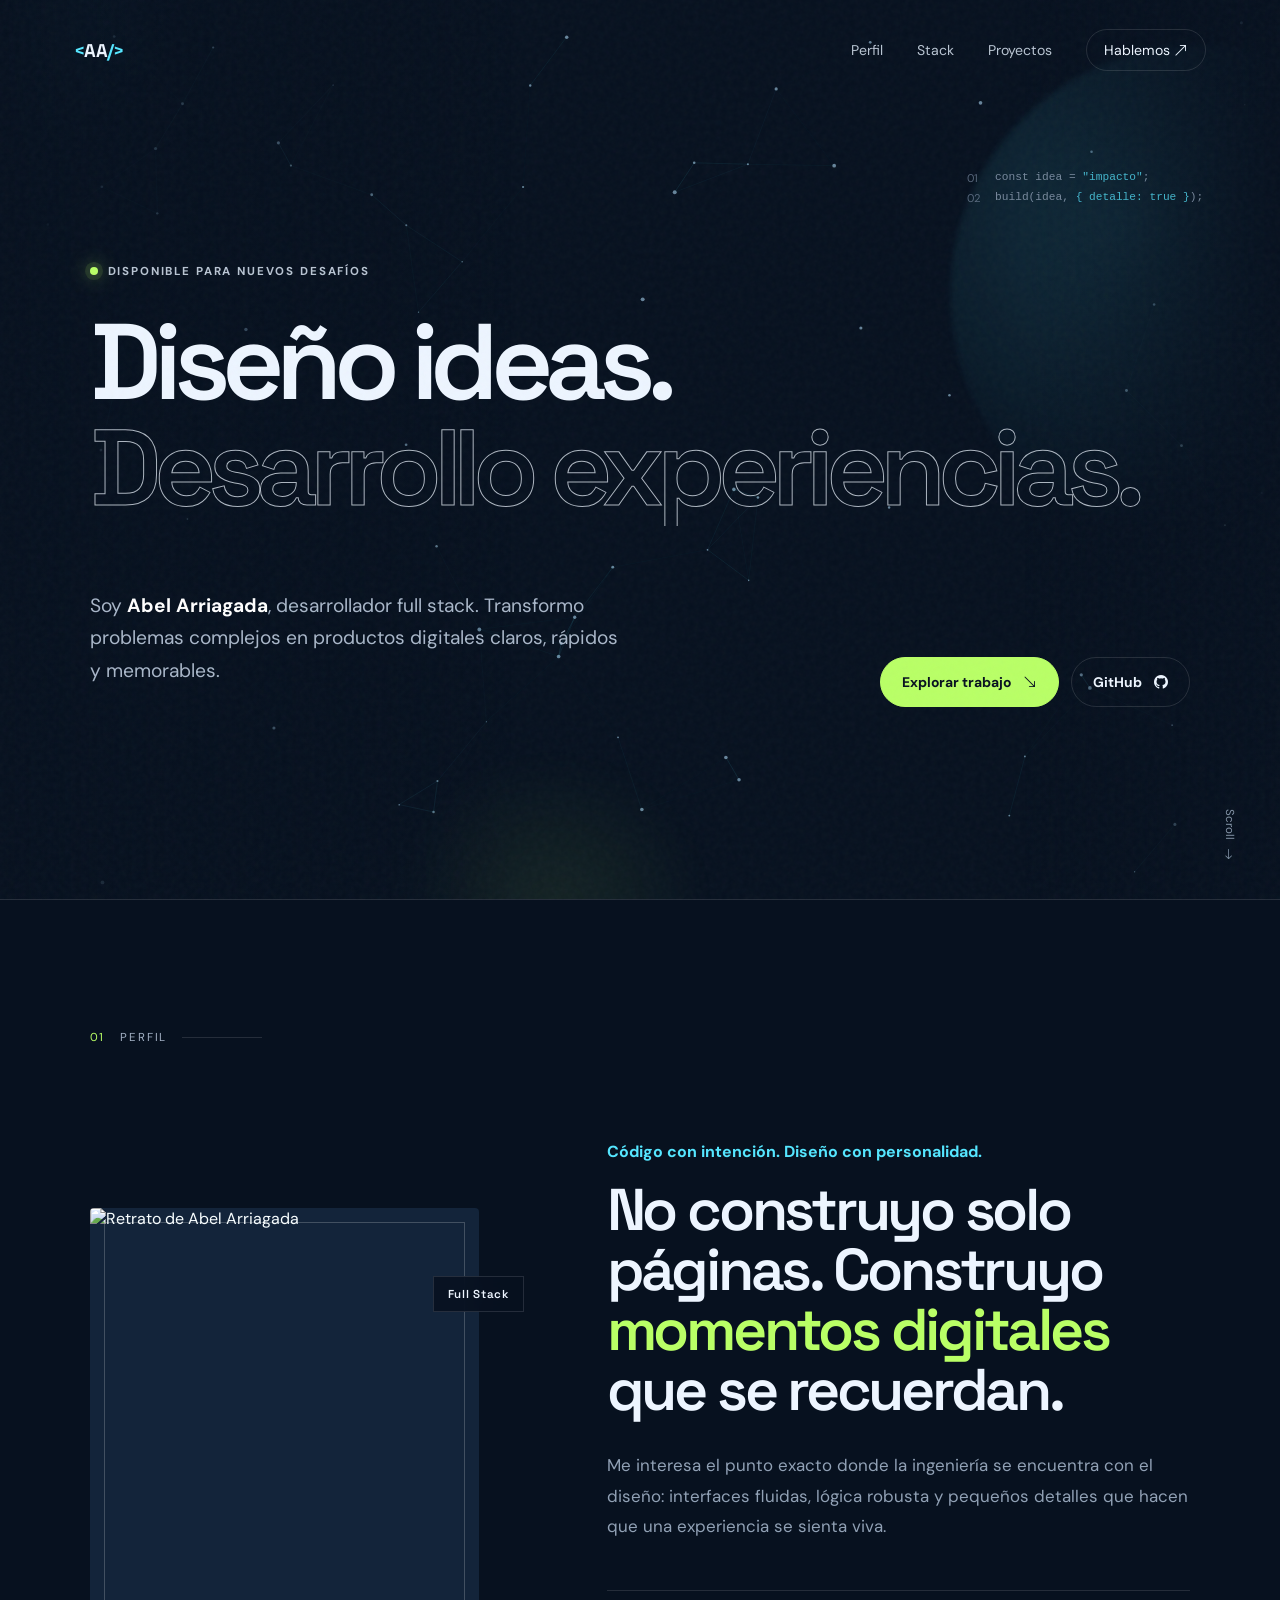
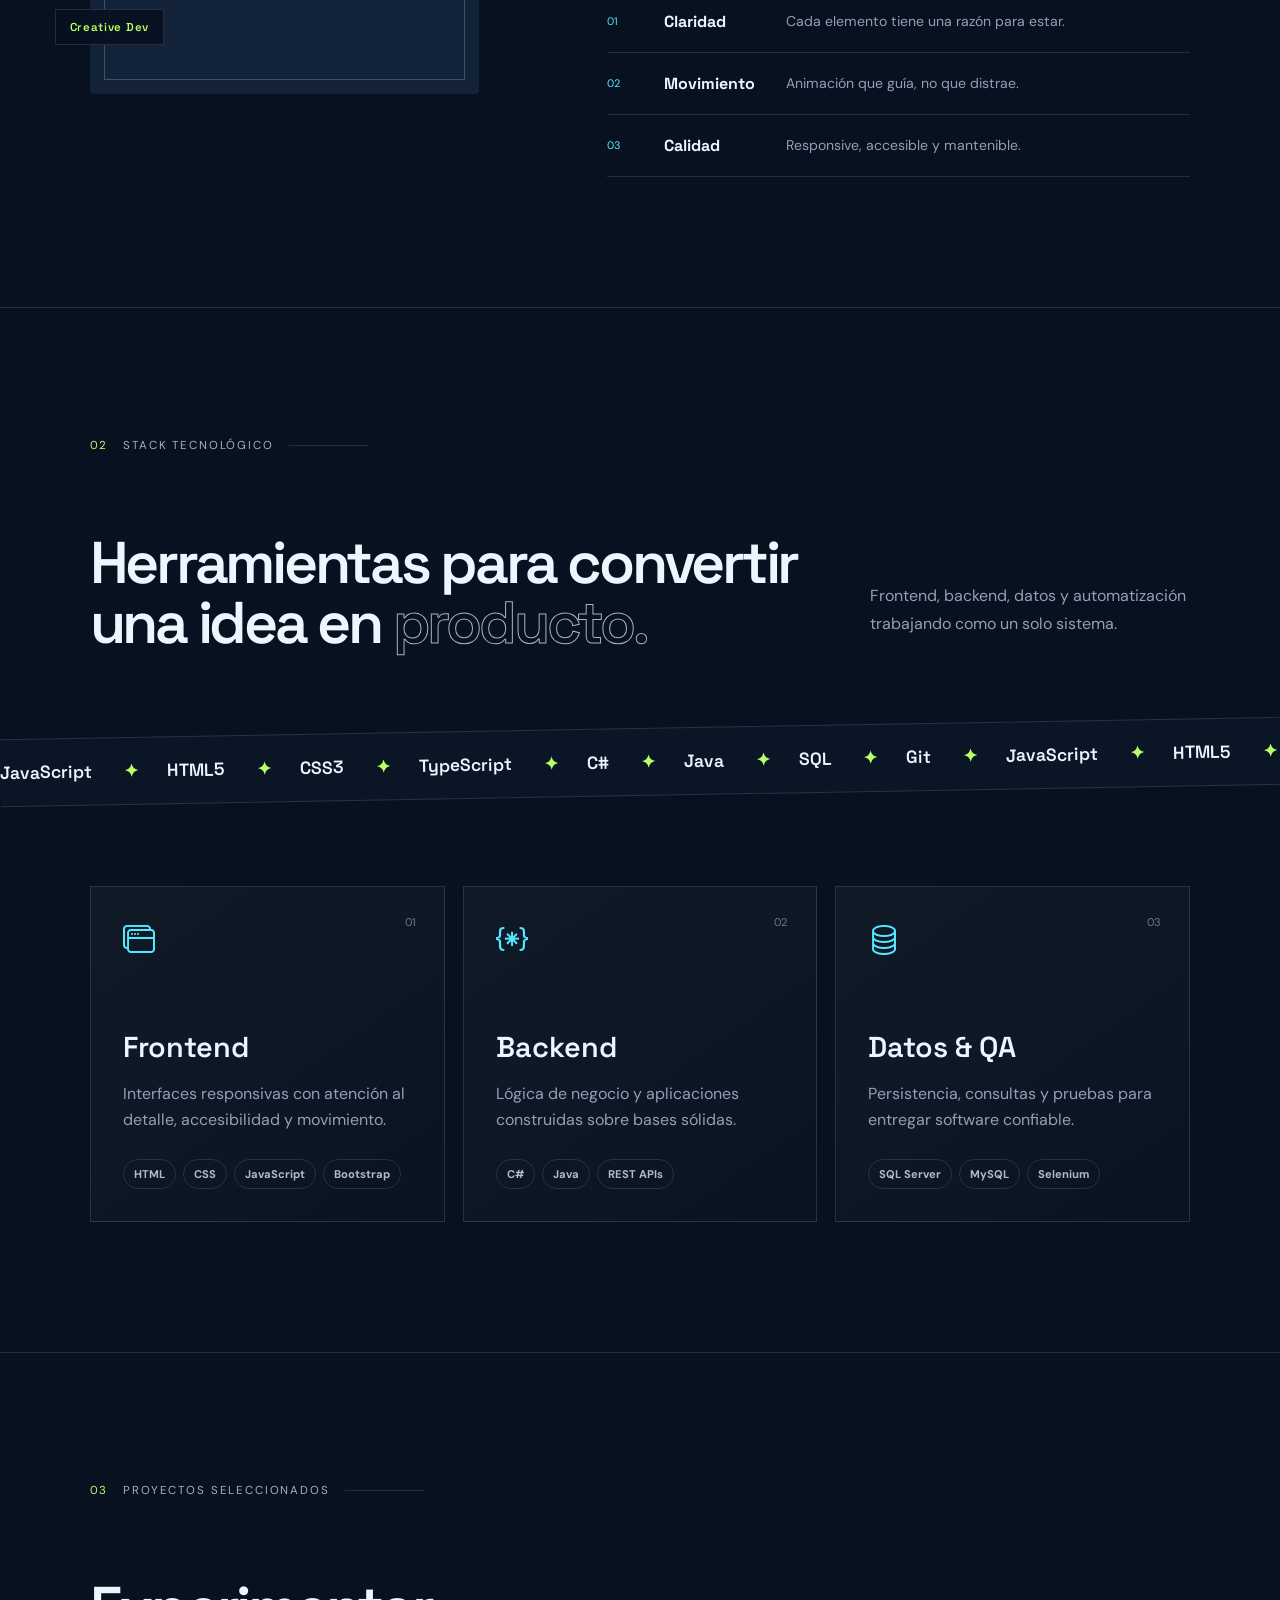
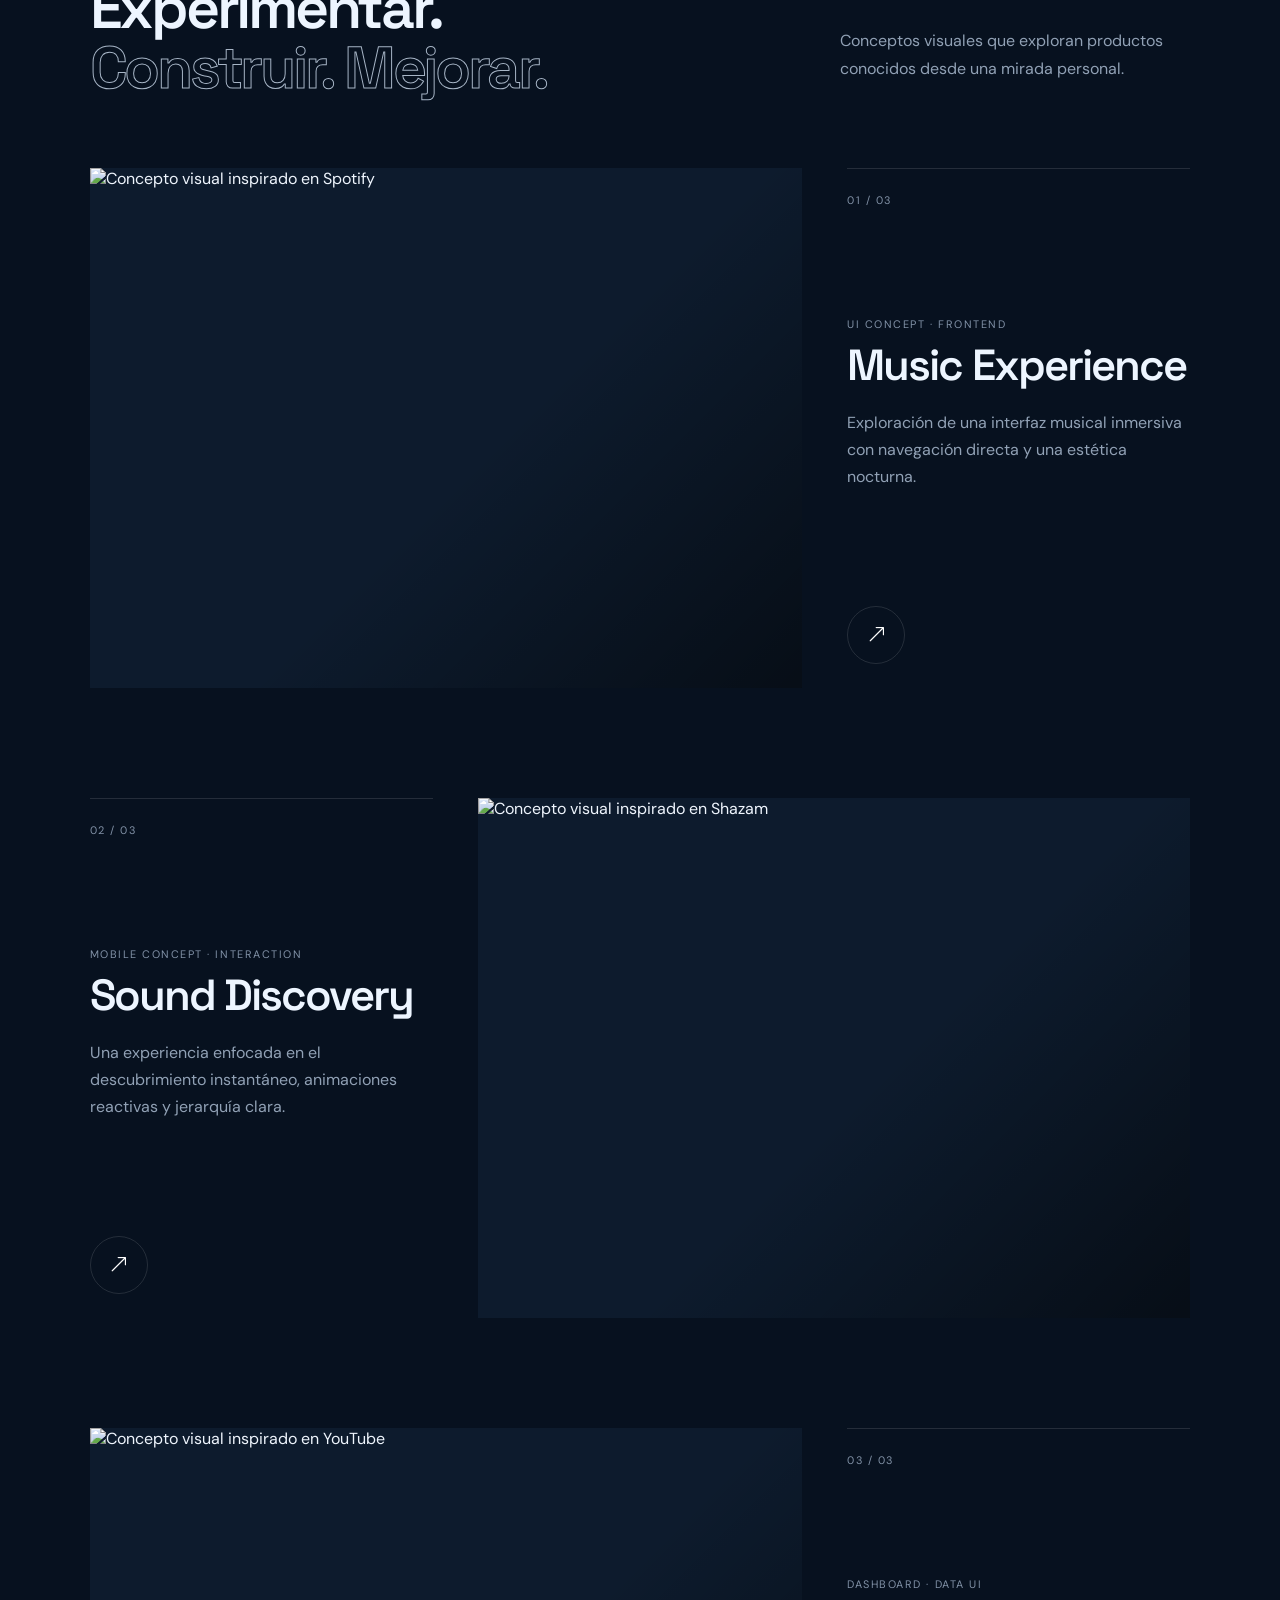
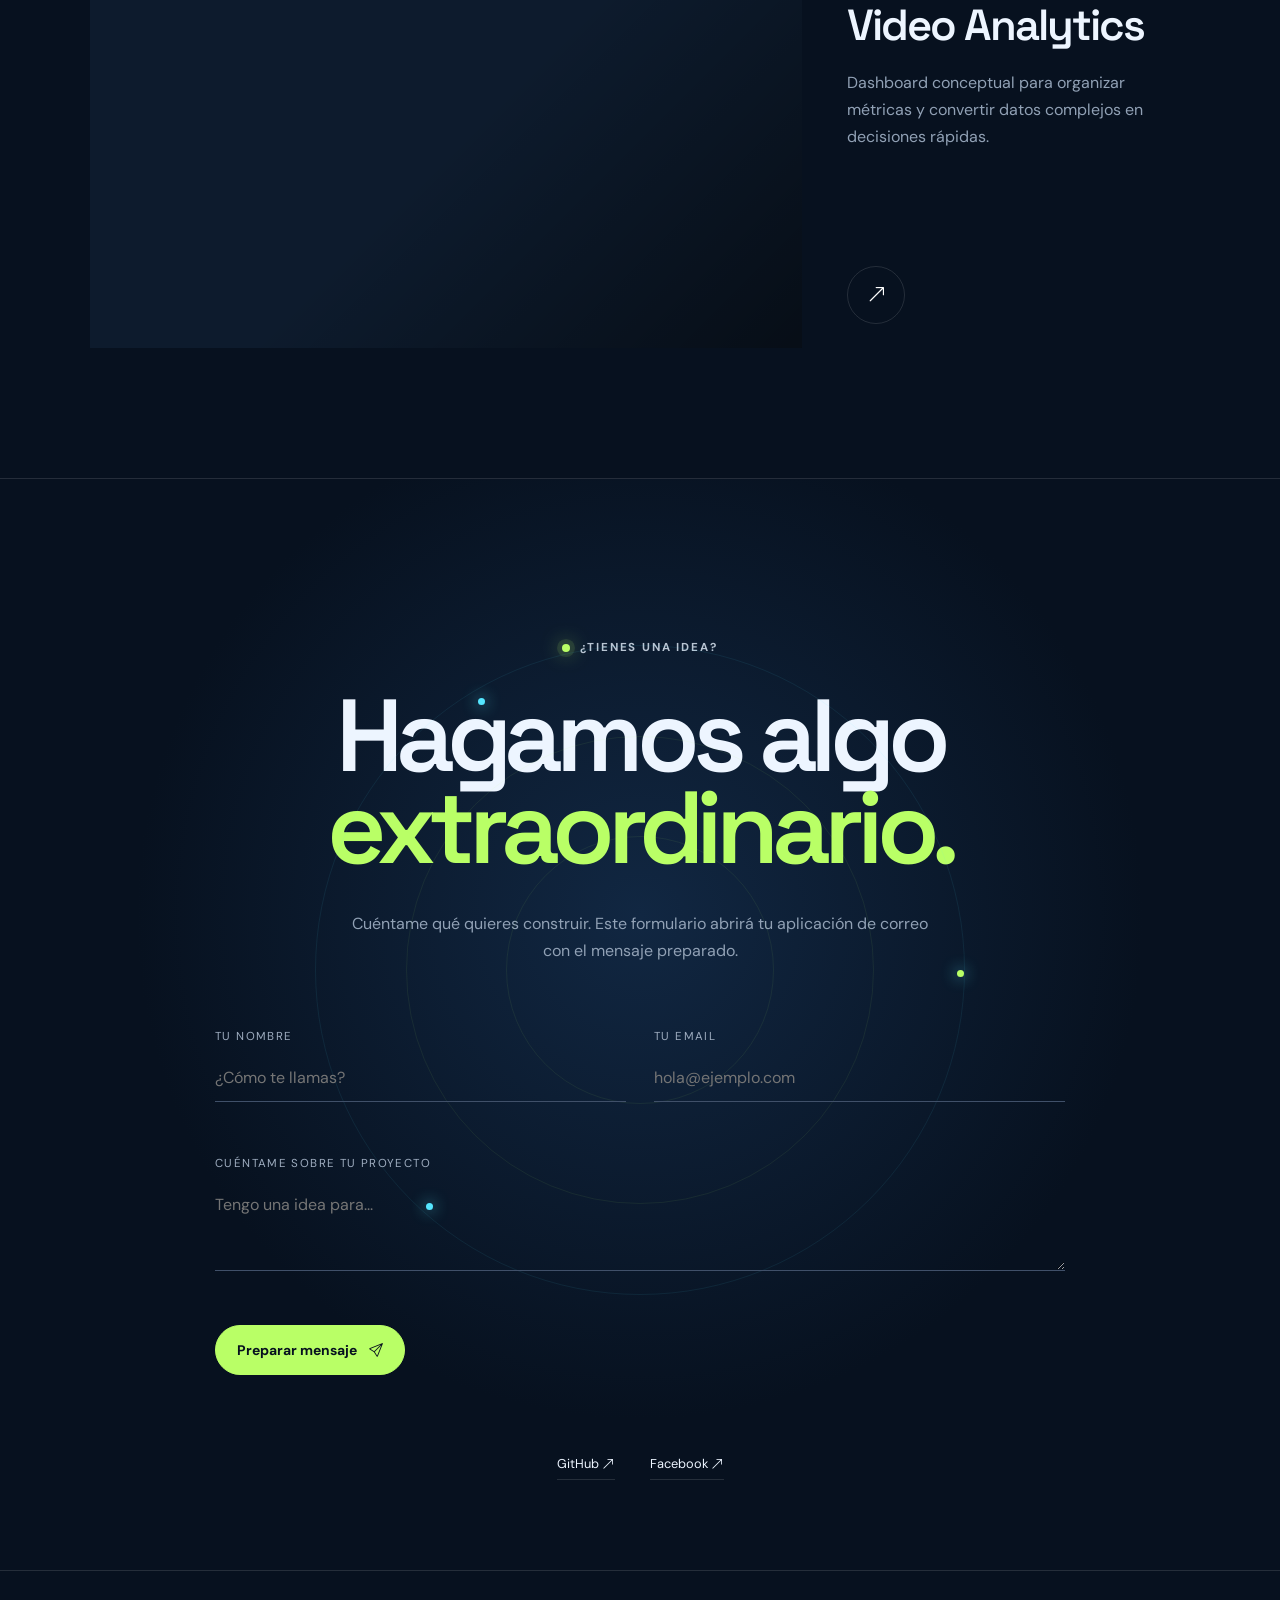
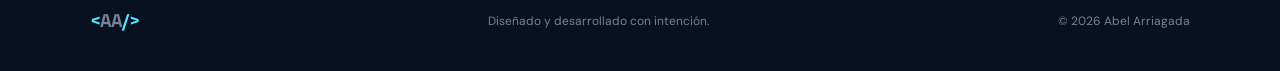
==== index.html @ 3ec4b37c "Portafolios 2.0 Nuevo diseño a mi portafolios." ====
<!doctype html>
<html lang="es">
<head>
  <meta charset="utf-8">
  <meta name="viewport" content="width=device-width, initial-scale=1">
  <meta name="theme-color" content="#07111f">
  <meta name="description" content="Portafolio de Abel Arriagada, desarrollador full stack enfocado en experiencias digitales memorables.">
  <title>Abel Arriagada | Full Stack Developer</title>
  <link rel="preconnect" href="https://fonts.googleapis.com">
  <link rel="preconnect" href="https://fonts.gstatic.com" crossorigin>
  <link href="https://fonts.googleapis.com/css2?family=DM+Sans:wght@400;500;600;700&family=Space+Grotesk:wght@500;600;700&display=swap" rel="stylesheet">
  <link rel="stylesheet" href="https://cdn.jsdelivr.net/npm/bootstrap-icons@1.11.3/font/bootstrap-icons.min.css">
  <link rel="stylesheet" href="css/indexStyle.css">
  <script src="Js/app.js" defer></script>
</head>
<body>
  <div class="noise" aria-hidden="true"></div>
  <div class="cursor-glow" aria-hidden="true"></div>
  <div class="scroll-progress" aria-hidden="true"></div>

  <nav class="site-nav" aria-label="Navegación principal">
    <a class="brand" href="#inicio" aria-label="Ir al inicio"><span>&lt;</span>AA<span>/&gt;</span></a>
    <button class="menu-toggle" type="button" aria-label="Abrir menú" aria-expanded="false"><i class="bi bi-list"></i></button>
    <div class="nav-links">
      <a href="#sobre-mi">Perfil</a>
      <a href="#habilidades">Stack</a>
      <a href="#proyectos">Proyectos</a>
      <a href="#contacto" class="nav-cta">Hablemos <i class="bi bi-arrow-up-right"></i></a>
    </div>
  </nav>

  <main>
    <section id="inicio" class="hero">
      <canvas id="particleCanvas" aria-hidden="true"></canvas>
      <div class="hero-orb orb-one" aria-hidden="true"></div>
      <div class="hero-orb orb-two" aria-hidden="true"></div>
      <div class="hero-content">
        <p class="eyebrow reveal"><span class="status-dot"></span> Disponible para nuevos desafíos</p>
        <h1 class="hero-title" aria-label="Diseño ideas, desarrollo experiencias">
          <span class="line"><span>Diseño ideas.</span></span>
          <span class="line accent-line"><span>Desarrollo experiencias.</span></span>
        </h1>
        <div class="hero-bottom reveal">
          <p>Soy <strong>Abel Arriagada</strong>, desarrollador full stack. Transformo problemas complejos en productos digitales claros, rápidos y memorables.</p>
          <div class="hero-actions">
            <a class="button button-primary magnetic" href="#proyectos">Explorar trabajo <i class="bi bi-arrow-down-right"></i></a>
            <a class="button button-ghost magnetic" href="https://github.com/ab3leitor" target="_blank" rel="noreferrer">GitHub <i class="bi bi-github"></i></a>
          </div>
        </div>
      </div>
      <div class="hero-code" aria-hidden="true">
        <span>01</span><code>const idea = <b>"impacto"</b>;</code>
        <span>02</span><code>build(idea, <b>{ detalle: true }</b>);</code>
      </div>
      <a class="scroll-hint" href="#sobre-mi"><span>Scroll</span><i class="bi bi-arrow-down"></i></a>
    </section>

    <section id="sobre-mi" class="section about">
      <div class="section-label reveal"><span>01</span> Perfil</div>
      <div class="about-grid">
        <div class="portrait-wrap reveal tilt-card">
          <div class="portrait-frame">
            <img src="Image/ChatGPT Image 4 abr 2025, 17_29_47.png" alt="Retrato de Abel Arriagada">
            <div class="portrait-scan"></div>
          </div>
          <span class="floating-tag tag-a">Full Stack</span>
          <span class="floating-tag tag-b">Creative Dev</span>
        </div>
        <div class="about-copy reveal">
          <p class="kicker">Código con intención. Diseño con personalidad.</p>
          <h2>No construyo solo páginas. Construyo <em>momentos digitales</em> que se recuerdan.</h2>
          <p>Me interesa el punto exacto donde la ingeniería se encuentra con el diseño: interfaces fluidas, lógica robusta y pequeños detalles que hacen que una experiencia se sienta viva.</p>
          <div class="principles">
            <div><span>01</span><strong>Claridad</strong><p>Cada elemento tiene una razón para estar.</p></div>
            <div><span>02</span><strong>Movimiento</strong><p>Animación que guía, no que distrae.</p></div>
            <div><span>03</span><strong>Calidad</strong><p>Responsive, accesible y mantenible.</p></div>
          </div>
        </div>
      </div>
    </section>

    <section id="habilidades" class="section skills">
      <div class="section-label reveal"><span>02</span> Stack tecnológico</div>
      <div class="skills-heading reveal">
        <h2>Herramientas para convertir una idea en <span>producto.</span></h2>
        <p>Frontend, backend, datos y automatización trabajando como un solo sistema.</p>
      </div>
      <div class="marquee" aria-label="Tecnologías principales">
        <div class="marquee-track">
          <span>JavaScript <i>✦</i></span><span>HTML5 <i>✦</i></span><span>CSS3 <i>✦</i></span><span>TypeScript <i>✦</i></span><span>C# <i>✦</i></span><span>Java <i>✦</i></span><span>SQL <i>✦</i></span><span>Git <i>✦</i></span>
          <span>JavaScript <i>✦</i></span><span>HTML5 <i>✦</i></span><span>CSS3 <i>✦</i></span><span>TypeScript <i>✦</i></span><span>C# <i>✦</i></span><span>Java <i>✦</i></span><span>SQL <i>✦</i></span><span>Git <i>✦</i></span>
        </div>
      </div>
      <div class="capability-grid">
        <article class="capability reveal tilt-card"><i class="bi bi-window-stack"></i><span>01</span><h3>Frontend</h3><p>Interfaces responsivas con atención al detalle, accesibilidad y movimiento.</p><div class="chips"><b>HTML</b><b>CSS</b><b>JavaScript</b><b>Bootstrap</b></div></article>
        <article class="capability reveal tilt-card"><i class="bi bi-braces-asterisk"></i><span>02</span><h3>Backend</h3><p>Lógica de negocio y aplicaciones construidas sobre bases sólidas.</p><div class="chips"><b>C#</b><b>Java</b><b>REST APIs</b></div></article>
        <article class="capability reveal tilt-card"><i class="bi bi-database"></i><span>03</span><h3>Datos & QA</h3><p>Persistencia, consultas y pruebas para entregar software confiable.</p><div class="chips"><b>SQL Server</b><b>MySQL</b><b>Selenium</b></div></article>
      </div>
    </section>

    <section id="proyectos" class="section projects">
      <div class="section-label reveal"><span>03</span> Proyectos seleccionados</div>
      <div class="projects-heading reveal"><h2>Experimentar.<br><span>Construir. Mejorar.</span></h2><p>Conceptos visuales que exploran productos conocidos desde una mirada personal.</p></div>
      <div class="project-list">
        <article class="project-card reveal" data-color="#2ee88b">
          <div class="project-visual"><img src="Image/spotify.png" alt="Concepto visual inspirado en Spotify" loading="lazy"><div class="project-shine"></div></div>
          <div class="project-info"><span class="project-number">01 / 03</span><div><p>UI Concept · Frontend</p><h3>Music Experience</h3><p>Exploración de una interfaz musical inmersiva con navegación directa y una estética nocturna.</p></div><button class="circle-button" type="button" aria-label="Ver detalles del proyecto"><i class="bi bi-arrow-up-right"></i></button></div>
        </article>
        <article class="project-card reveal" data-color="#ff385c">
          <div class="project-visual"><img src="Image/shazam.png" alt="Concepto visual inspirado en Shazam" loading="lazy"><div class="project-shine"></div></div>
          <div class="project-info"><span class="project-number">02 / 03</span><div><p>Mobile Concept · Interaction</p><h3>Sound Discovery</h3><p>Una experiencia enfocada en el descubrimiento instantáneo, animaciones reactivas y jerarquía clara.</p></div><button class="circle-button" type="button" aria-label="Ver detalles del proyecto"><i class="bi bi-arrow-up-right"></i></button></div>
        </article>
        <article class="project-card reveal" data-color="#ff3d3d">
          <div class="project-visual"><img src="Image/youtube.png" alt="Concepto visual inspirado en YouTube" loading="lazy"><div class="project-shine"></div></div>
          <div class="project-info"><span class="project-number">03 / 03</span><div><p>Dashboard · Data UI</p><h3>Video Analytics</h3><p>Dashboard conceptual para organizar métricas y convertir datos complejos en decisiones rápidas.</p></div><button class="circle-button" type="button" aria-label="Ver detalles del proyecto"><i class="bi bi-arrow-up-right"></i></button></div>
        </article>
      </div>
    </section>

    <section id="contacto" class="contact">
      <div class="contact-orbit" aria-hidden="true"><span></span><span></span><span></span></div>
      <p class="eyebrow reveal"><span class="status-dot"></span> ¿Tienes una idea?</p>
      <h2 class="reveal">Hagamos algo<br><em>extraordinario.</em></h2>
      <p class="contact-copy reveal">Cuéntame qué quieres construir. Este formulario abrirá tu aplicación de correo con el mensaje preparado.</p>
      <form id="contactForm" class="contact-form reveal" novalidate>
        <label><span>Tu nombre</span><input id="nombre" name="nombre" type="text" autocomplete="name" placeholder="¿Cómo te llamas?" minlength="2" required><small></small></label>
        <label><span>Tu email</span><input id="email" name="email" type="email" autocomplete="email" placeholder="hola@ejemplo.com" required><small></small></label>
        <label class="full"><span>Cuéntame sobre tu proyecto</span><textarea id="mensaje" name="mensaje" rows="3" placeholder="Tengo una idea para..." minlength="10" maxlength="600" required></textarea><small></small></label>
        <button class="button button-primary magnetic" type="submit">Preparar mensaje <i class="bi bi-send"></i></button>
      </form>
      <div class="contact-links reveal">
        <a href="https://github.com/ab3leitor" target="_blank" rel="noreferrer">GitHub <i class="bi bi-arrow-up-right"></i></a>
        <a href="https://www.facebook.com/abel.arriagadaurriola/" target="_blank" rel="noreferrer">Facebook <i class="bi bi-arrow-up-right"></i></a>
      </div>
    </section>
  </main>

  <footer><a class="brand" href="#inicio"><span>&lt;</span>AA<span>/&gt;</span></a><p>Diseñado y desarrollado con intención.</p><p>© <span id="year"></span> Abel Arriagada</p></footer>
  <div id="toast" class="toast" role="status" aria-live="polite"></div>
</body>
</html>
---- css/indexStyle.css ----
:root{--bg:#07111f;--surface:#0c1929;--ink:#edf5ff;--muted:#91a1b5;--cyan:#55e6ff;--lime:#b9ff66;--line:rgba(255,255,255,.12);--display:"Space Grotesk",sans-serif;--body:"DM Sans",sans-serif}
*{box-sizing:border-box}html{scroll-behavior:smooth;scroll-padding-top:90px}body{margin:0;background:var(--bg);color:var(--ink);font-family:var(--body);overflow-x:hidden}a{color:inherit;text-decoration:none}button,input,textarea{font:inherit}::selection{background:var(--lime);color:#07111f}.noise{position:fixed;inset:0;z-index:50;pointer-events:none;opacity:.035;background-image:url("data:image/svg+xml,%3Csvg viewBox='0 0 180 180' xmlns='http://www.w3.org/2000/svg'%3E%3Cfilter id='n'%3E%3CfeTurbulence type='fractalNoise' baseFrequency='.9' numOctaves='4' stitchTiles='stitch'/%3E%3C/filter%3E%3Crect width='100%25' height='100%25' filter='url(%23n)'/%3E%3C/svg%3E")}.cursor-glow{position:fixed;width:380px;height:380px;border-radius:50%;background:radial-gradient(circle,rgba(85,230,255,.1),transparent 65%);transform:translate(-50%,-50%);pointer-events:none;z-index:0}.scroll-progress{position:fixed;left:0;top:0;width:0;height:3px;background:linear-gradient(90deg,var(--lime),var(--cyan));z-index:100}.site-nav{position:fixed;z-index:40;top:18px;left:4%;right:4%;height:64px;padding:0 22px;display:flex;align-items:center;justify-content:space-between;border:1px solid transparent;border-radius:18px;transition:.35s}.site-nav.scrolled{background:rgba(7,17,31,.72);border-color:var(--line);backdrop-filter:blur(18px);box-shadow:0 12px 40px rgba(0,0,0,.24)}.brand{font:700 1.15rem var(--display);letter-spacing:-.04em}.brand span{color:var(--cyan)}.nav-links{display:flex;align-items:center;gap:34px;font-size:.88rem}.nav-links>a:not(.nav-cta){color:#b9c5d3;transition:.25s}.nav-links>a:hover{color:#fff}.nav-cta{border:1px solid var(--line);border-radius:100px;padding:11px 17px}.menu-toggle{display:none;border:0;background:none;color:white;font-size:1.6rem}.hero{position:relative;min-height:100svh;display:flex;align-items:center;padding:150px 7% 90px;overflow:hidden;border-bottom:1px solid var(--line)}#particleCanvas{position:absolute;inset:0;width:100%;height:100%}.hero:after{content:"";position:absolute;inset:0;background:linear-gradient(90deg,var(--bg) 0%,transparent 40%,transparent 80%,var(--bg) 100%);pointer-events:none}.hero-orb{position:absolute;border-radius:50%;filter:blur(3px);opacity:.55;animation:float 8s ease-in-out infinite}.orb-one{width:500px;height:500px;right:-170px;top:5%;background:radial-gradient(circle at 35% 35%,rgba(85,230,255,.26),transparent 68%)}.orb-two{width:340px;height:340px;left:30%;bottom:-180px;background:radial-gradient(circle,rgba(185,255,102,.15),transparent 68%);animation-delay:-3s}.hero-content{position:relative;z-index:2;width:min(1120px,100%)}.eyebrow{display:flex;align-items:center;gap:10px;color:#b9c5d3;text-transform:uppercase;letter-spacing:.16em;font-size:.72rem;font-weight:700}.status-dot{width:8px;height:8px;border-radius:50%;background:var(--lime);box-shadow:0 0 0 5px rgba(185,255,102,.1),0 0 20px var(--lime);animation:pulse 2s infinite}.hero-title{font:600 clamp(3.25rem,8.4vw,8.3rem)/.91 var(--display);letter-spacing:-.075em;margin:34px 0 45px;max-width:1200px}.hero-title .line{display:block;overflow:hidden;padding-bottom:.08em}.hero-title .line span{display:block;animation:titleIn 1s cubic-bezier(.16,1,.3,1) both}.hero-title .line:nth-child(2) span{animation-delay:.12s}.accent-line{color:transparent;-webkit-text-stroke:1px rgba(237,245,255,.72)}.hero-bottom{display:flex;align-items:flex-end;justify-content:space-between;gap:50px}.hero-bottom>p{max-width:540px;color:#a9b7c9;font-size:clamp(1rem,1.5vw,1.2rem);line-height:1.7}.hero-bottom strong{color:white}.hero-actions{display:flex;gap:12px;flex-shrink:0}.button{display:inline-flex;align-items:center;justify-content:center;gap:12px;border:1px solid var(--line);border-radius:100px;padding:15px 21px;font-weight:700;font-size:.87rem;cursor:pointer;transition:transform .25s,background .25s,color .25s}.button-primary{background:var(--lime);color:#07111f;border-color:var(--lime)}.button-primary:hover{background:white}.button-ghost:hover{background:white;color:#07111f}.hero-code{position:absolute;z-index:2;right:6%;top:19%;display:grid;grid-template-columns:auto auto;gap:6px 14px;color:#718199;font-size:.7rem;opacity:.75}.hero-code code{color:#9babc0}.hero-code b{color:var(--cyan);font-weight:400}.scroll-hint{position:absolute;z-index:2;right:4%;bottom:30px;display:flex;align-items:center;gap:10px;color:#8494a8;font-size:.72rem;transform:rotate(90deg);transform-origin:right}.scroll-hint i{transform:rotate(-90deg)}.section{position:relative;padding:130px 7%;border-bottom:1px solid var(--line)}.section-label{display:flex;align-items:center;gap:15px;text-transform:uppercase;letter-spacing:.16em;font-size:.72rem;color:#a3b2c5;margin-bottom:80px}.section-label:after{content:"";width:80px;height:1px;background:var(--line)}.section-label span{color:var(--lime)}.about-grid{display:grid;grid-template-columns:minmax(280px,.8fr) 1.2fr;gap:10vw;align-items:center}.portrait-wrap{position:relative;max-width:480px}.portrait-frame{position:relative;aspect-ratio:4/5;overflow:hidden;border-radius:4px;background:#13243a;transform-style:preserve-3d}.portrait-frame:before{content:"";position:absolute;inset:14px;border:1px solid rgba(255,255,255,.2);z-index:2}.portrait-frame img{width:100%;height:100%;object-fit:cover;filter:saturate(.72) contrast(1.08);transition:transform .7s}.portrait-wrap:hover img{transform:scale(1.04)}.portrait-scan{position:absolute;inset:-100% 0 auto;height:50%;background:linear-gradient(transparent,rgba(85,230,255,.13),transparent);animation:scan 5s linear infinite}.floating-tag{position:absolute;padding:10px 14px;background:rgba(7,17,31,.88);border:1px solid var(--line);backdrop-filter:blur(12px);font:600 .72rem var(--display);letter-spacing:.06em}.tag-a{top:14%;right:-45px}.tag-b{bottom:10%;left:-35px;color:var(--lime)}.kicker{color:var(--cyan);font-weight:700}.about-copy h2,.skills-heading h2,.projects-heading h2{font:600 clamp(2.4rem,4.6vw,5rem)/1.02 var(--display);letter-spacing:-.055em;margin:18px 0 30px}.about-copy h2 em,.contact h2 em{color:var(--lime);font-style:normal}.about-copy>p:not(.kicker){color:var(--muted);line-height:1.8;font-size:1.06rem;max-width:680px}.principles{margin-top:48px;border-top:1px solid var(--line)}.principles>div{display:grid;grid-template-columns:45px 110px 1fr;gap:12px;padding:20px 0;border-bottom:1px solid var(--line);align-items:center}.principles span{color:var(--cyan);font-size:.68rem}.principles strong{font-family:var(--display)}.principles p{margin:0;color:var(--muted);font-size:.88rem}.skills{padding-inline:0}.skills>.section-label,.skills-heading{margin-left:7%;margin-right:7%}.skills-heading{display:flex;justify-content:space-between;align-items:end;margin-bottom:75px}.skills-heading h2{max-width:720px;margin:0}.skills-heading h2 span,.projects-heading h2 span{color:transparent;-webkit-text-stroke:1px #a7b5c6}.skills-heading p{max-width:320px;color:var(--muted);line-height:1.7}.marquee{overflow:hidden;border-block:1px solid var(--line);padding:22px 0;transform:rotate(-1deg);background:#0a1626}.marquee-track{display:flex;width:max-content;animation:marquee 28s linear infinite}.marquee span{font:600 1.1rem var(--display);white-space:nowrap}.marquee i{color:var(--lime);font-style:normal;margin:0 28px}.capability-grid{display:grid;grid-template-columns:repeat(3,1fr);gap:18px;margin:90px 7% 0}.capability{position:relative;min-height:330px;padding:32px;border:1px solid var(--line);background:linear-gradient(145deg,rgba(255,255,255,.045),rgba(255,255,255,.012));transition:border-color .3s,background .3s;transform-style:preserve-3d}.capability:hover{border-color:rgba(85,230,255,.45);background:rgba(85,230,255,.04)}.capability>i{font-size:2rem;color:var(--cyan)}.capability>span{position:absolute;right:28px;top:28px;color:#69798e;font-size:.7rem}.capability h3{font:600 1.8rem var(--display);margin:68px 0 14px}.capability p{color:var(--muted);line-height:1.65}.chips{display:flex;flex-wrap:wrap;gap:7px;margin-top:25px}.chips b{font-size:.7rem;border:1px solid var(--line);border-radius:100px;padding:7px 10px;color:#aebccd}.projects-heading{display:flex;justify-content:space-between;align-items:end;margin-bottom:70px}.projects-heading h2{margin:0}.projects-heading p{max-width:350px;color:var(--muted);line-height:1.7}.project-list{display:grid;gap:110px}.project-card{display:grid;grid-template-columns:1.35fr .65fr;gap:45px;align-items:stretch}.project-card:nth-child(even){grid-template-columns:.65fr 1.35fr}.project-card:nth-child(even) .project-visual{order:2}.project-visual{position:relative;min-height:520px;overflow:hidden;background:#0d1b2d}.project-visual:after{content:"";position:absolute;inset:0;background:linear-gradient(135deg,transparent 55%,rgba(0,0,0,.5))}.project-visual img{width:100%;height:100%;object-fit:cover;transition:transform .8s cubic-bezier(.16,1,.3,1),filter .6s;filter:saturate(.8)}.project-card:hover img{transform:scale(1.05);filter:saturate(1.1)}.project-shine{position:absolute;z-index:2;inset:0;background:linear-gradient(110deg,transparent 30%,rgba(255,255,255,.14) 48%,transparent 65%);transform:translateX(-120%);transition:transform .9s}.project-card:hover .project-shine{transform:translateX(120%)}.project-info{border-top:1px solid var(--line);padding:24px 0;display:flex;flex-direction:column;justify-content:space-between;align-items:flex-start}.project-number,.project-info>div>p:first-child{font-size:.68rem;letter-spacing:.14em;text-transform:uppercase;color:#8292a7}.project-info h3{font:600 clamp(2rem,3.4vw,3.5rem)/1 var(--display);letter-spacing:-.045em;margin:13px 0 22px}.project-info>div>p:last-child{color:var(--muted);line-height:1.7}.circle-button{width:58px;height:58px;border-radius:50%;border:1px solid var(--line);background:transparent;color:white;font-size:1.2rem;transition:.3s}.project-card:hover .circle-button{background:var(--project-color);border-color:var(--project-color);color:#07111f;transform:rotate(45deg)}.contact{position:relative;text-align:center;padding:150px 7% 90px;overflow:hidden;background:radial-gradient(circle at 50% 40%,#112742 0%,var(--bg) 55%)}.contact .eyebrow{justify-content:center}.contact h2{font:600 clamp(3.4rem,8vw,8rem)/.9 var(--display);letter-spacing:-.07em;margin:35px 0}.contact-copy{max-width:580px;margin:0 auto 65px;color:var(--muted);line-height:1.7}.contact-form{position:relative;z-index:2;display:grid;grid-template-columns:1fr 1fr;gap:28px;max-width:850px;margin:auto;text-align:left}.contact-form label{display:grid;gap:10px}.contact-form label.full{grid-column:1/-1}.contact-form label>span{font-size:.72rem;text-transform:uppercase;letter-spacing:.12em;color:#9fadc0}.contact-form input,.contact-form textarea{width:100%;border:0;border-bottom:1px solid #405069;background:transparent;color:white;padding:13px 0;outline:none;resize:vertical;transition:border-color .25s}.contact-form input:focus,.contact-form textarea:focus{border-color:var(--cyan)}.contact-form small{min-height:16px;color:#ff8f9f}.contact-form button{justify-self:start}.contact-links{display:flex;justify-content:center;gap:35px;margin-top:80px}.contact-links a{font-size:.8rem;border-bottom:1px solid var(--line);padding-bottom:7px}.contact-orbit{position:absolute;width:650px;height:650px;border:1px solid rgba(85,230,255,.08);border-radius:50%;left:50%;top:45%;transform:translate(-50%,-50%);animation:spin 30s linear infinite}.contact-orbit:before,.contact-orbit:after{content:"";position:absolute;border:1px solid rgba(185,255,102,.07);border-radius:50%;inset:90px}.contact-orbit:after{inset:190px}.contact-orbit span{position:absolute;width:7px;height:7px;border-radius:50%;background:var(--cyan);box-shadow:0 0 15px var(--cyan)}.contact-orbit span:first-child{top:8%;left:25%}.contact-orbit span:nth-child(2){right:0;top:50%;background:var(--lime)}.contact-orbit span:last-child{bottom:13%;left:17%}footer{min-height:100px;border-top:1px solid var(--line);padding:30px 7%;display:flex;justify-content:space-between;align-items:center;color:#738399;font-size:.75rem}.toast{position:fixed;z-index:110;left:50%;bottom:25px;transform:translate(-50%,30px);padding:13px 20px;background:white;color:#07111f;border-radius:100px;opacity:0;pointer-events:none;transition:.3s;font-weight:700;font-size:.84rem}.toast.show{opacity:1;transform:translate(-50%,0)}.reveal{opacity:0;transform:translateY(32px);transition:opacity .85s cubic-bezier(.16,1,.3,1),transform .85s cubic-bezier(.16,1,.3,1)}.reveal.visible{opacity:1;transform:none}
@keyframes titleIn{from{transform:translateY(110%) rotate(2deg)}to{transform:none}}@keyframes pulse{50%{box-shadow:0 0 0 9px rgba(185,255,102,0),0 0 25px var(--lime)}}@keyframes float{50%{transform:translateY(25px) scale(1.06)}}@keyframes scan{to{transform:translateY(400%)}}@keyframes marquee{to{transform:translateX(-50%)}}@keyframes spin{to{transform:translate(-50%,-50%) rotate(360deg)}}
@media(max-width:900px){.menu-toggle{display:block}.nav-links{position:absolute;top:74px;left:0;right:0;display:none;flex-direction:column;align-items:stretch;padding:24px;background:rgba(7,17,31,.96);border:1px solid var(--line);border-radius:18px}.nav-links.open{display:flex}.hero-code{display:none}.hero-bottom,.skills-heading,.projects-heading{align-items:flex-start;flex-direction:column}.about-grid{grid-template-columns:1fr;gap:80px}.portrait-wrap{margin:auto;width:min(80%,440px)}.capability-grid{grid-template-columns:1fr}.project-card,.project-card:nth-child(even){grid-template-columns:1fr}.project-card:nth-child(even) .project-visual{order:0}.project-visual{min-height:410px}.project-info{min-height:300px}.project-list{gap:70px}}
@media(max-width:600px){.cursor-glow{display:none}.site-nav{left:3%;right:3%;top:10px}.hero{padding:130px 6% 90px}.hero-title{font-size:clamp(3rem,15vw,5rem)}.hero-bottom{gap:24px}.hero-actions{width:100%;flex-direction:column}.button{width:100%}.scroll-hint{display:none}.section{padding:95px 6%}.section-label{margin-bottom:50px}.skills>.section-label,.skills-heading{margin-left:6%;margin-right:6%}.capability-grid{margin:65px 6% 0}.principles>div{grid-template-columns:35px 1fr}.principles p{grid-column:2}.tag-a{right:-15px}.tag-b{left:-15px}.project-visual{min-height:300px}.contact{padding:110px 6% 75px}.contact-form{grid-template-columns:1fr}.contact-form label.full{grid-column:auto}.contact-links{gap:18px;flex-wrap:wrap}footer{flex-direction:column;gap:12px;text-align:center}}
@media(prefers-reduced-motion:reduce){*{scroll-behavior:auto!important;animation:none!important;transition-duration:.01ms!important}.reveal{opacity:1;transform:none}.cursor-glow{display:none}}
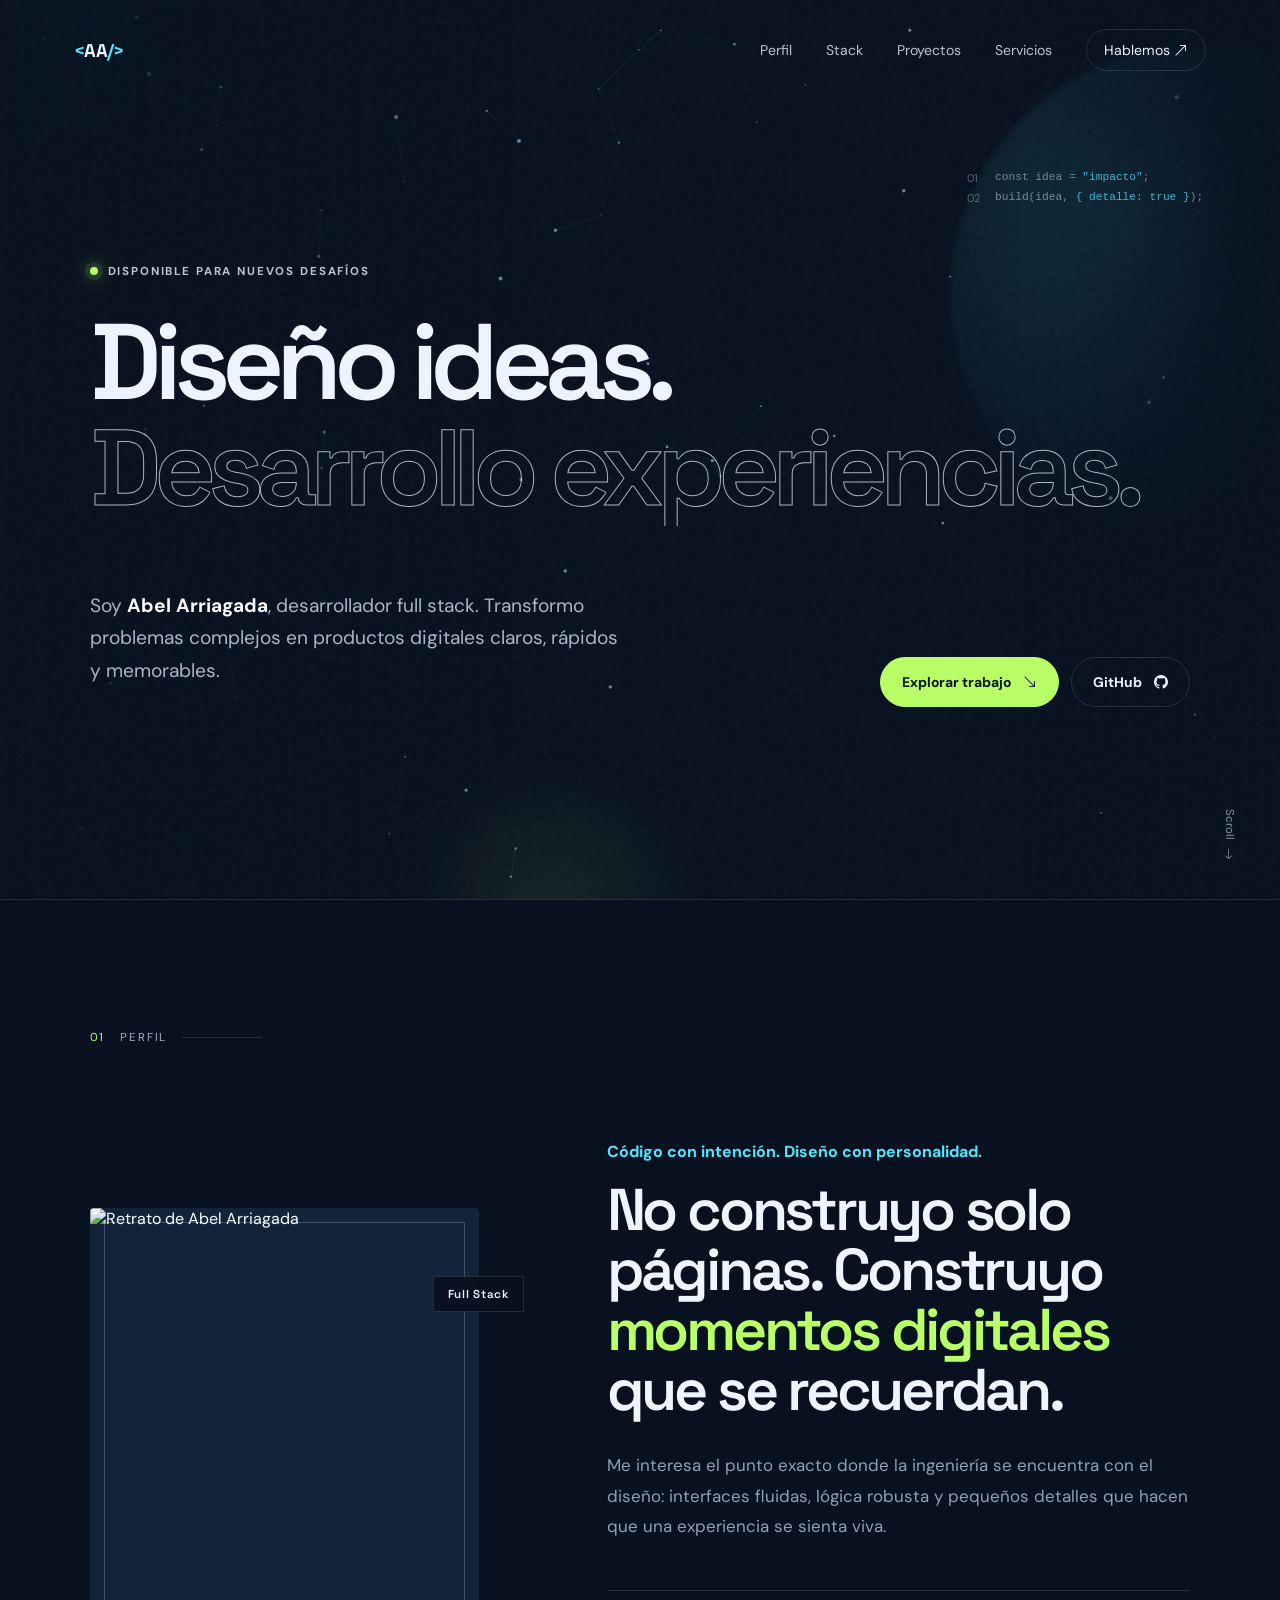
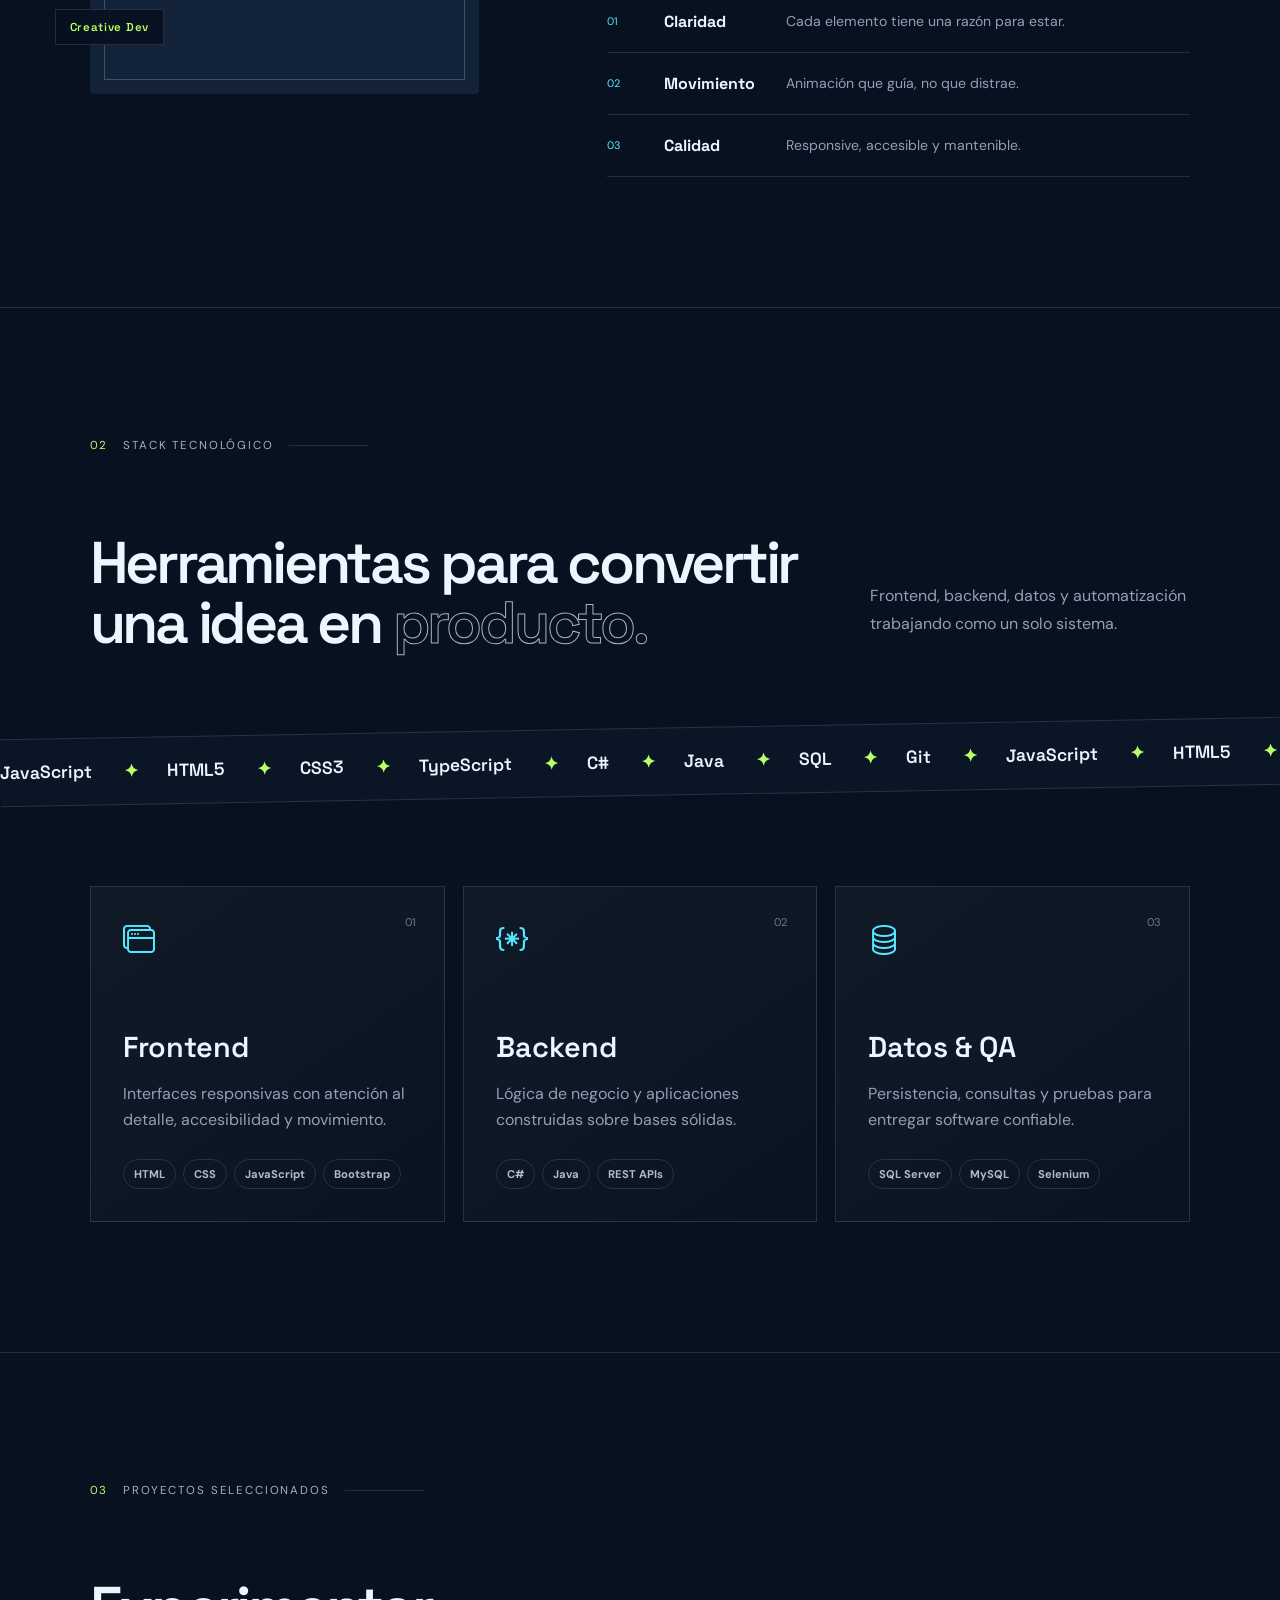
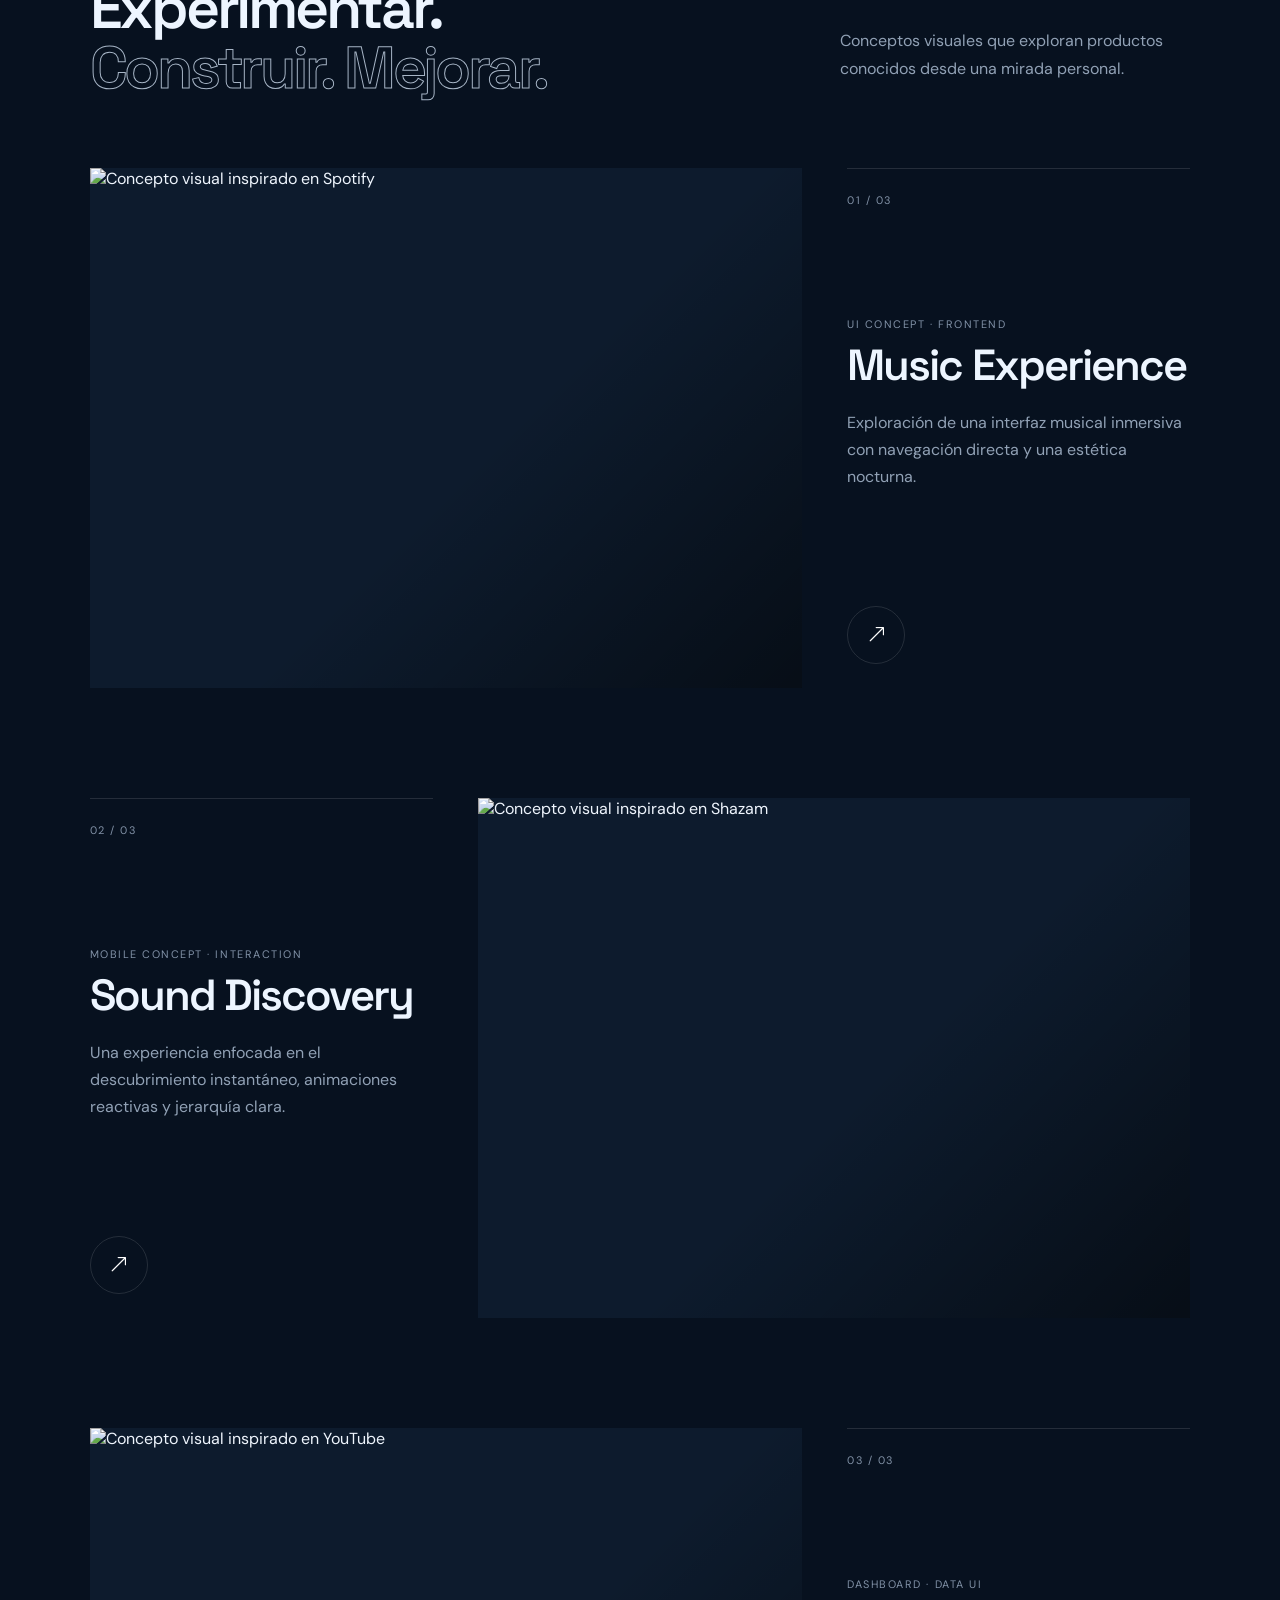
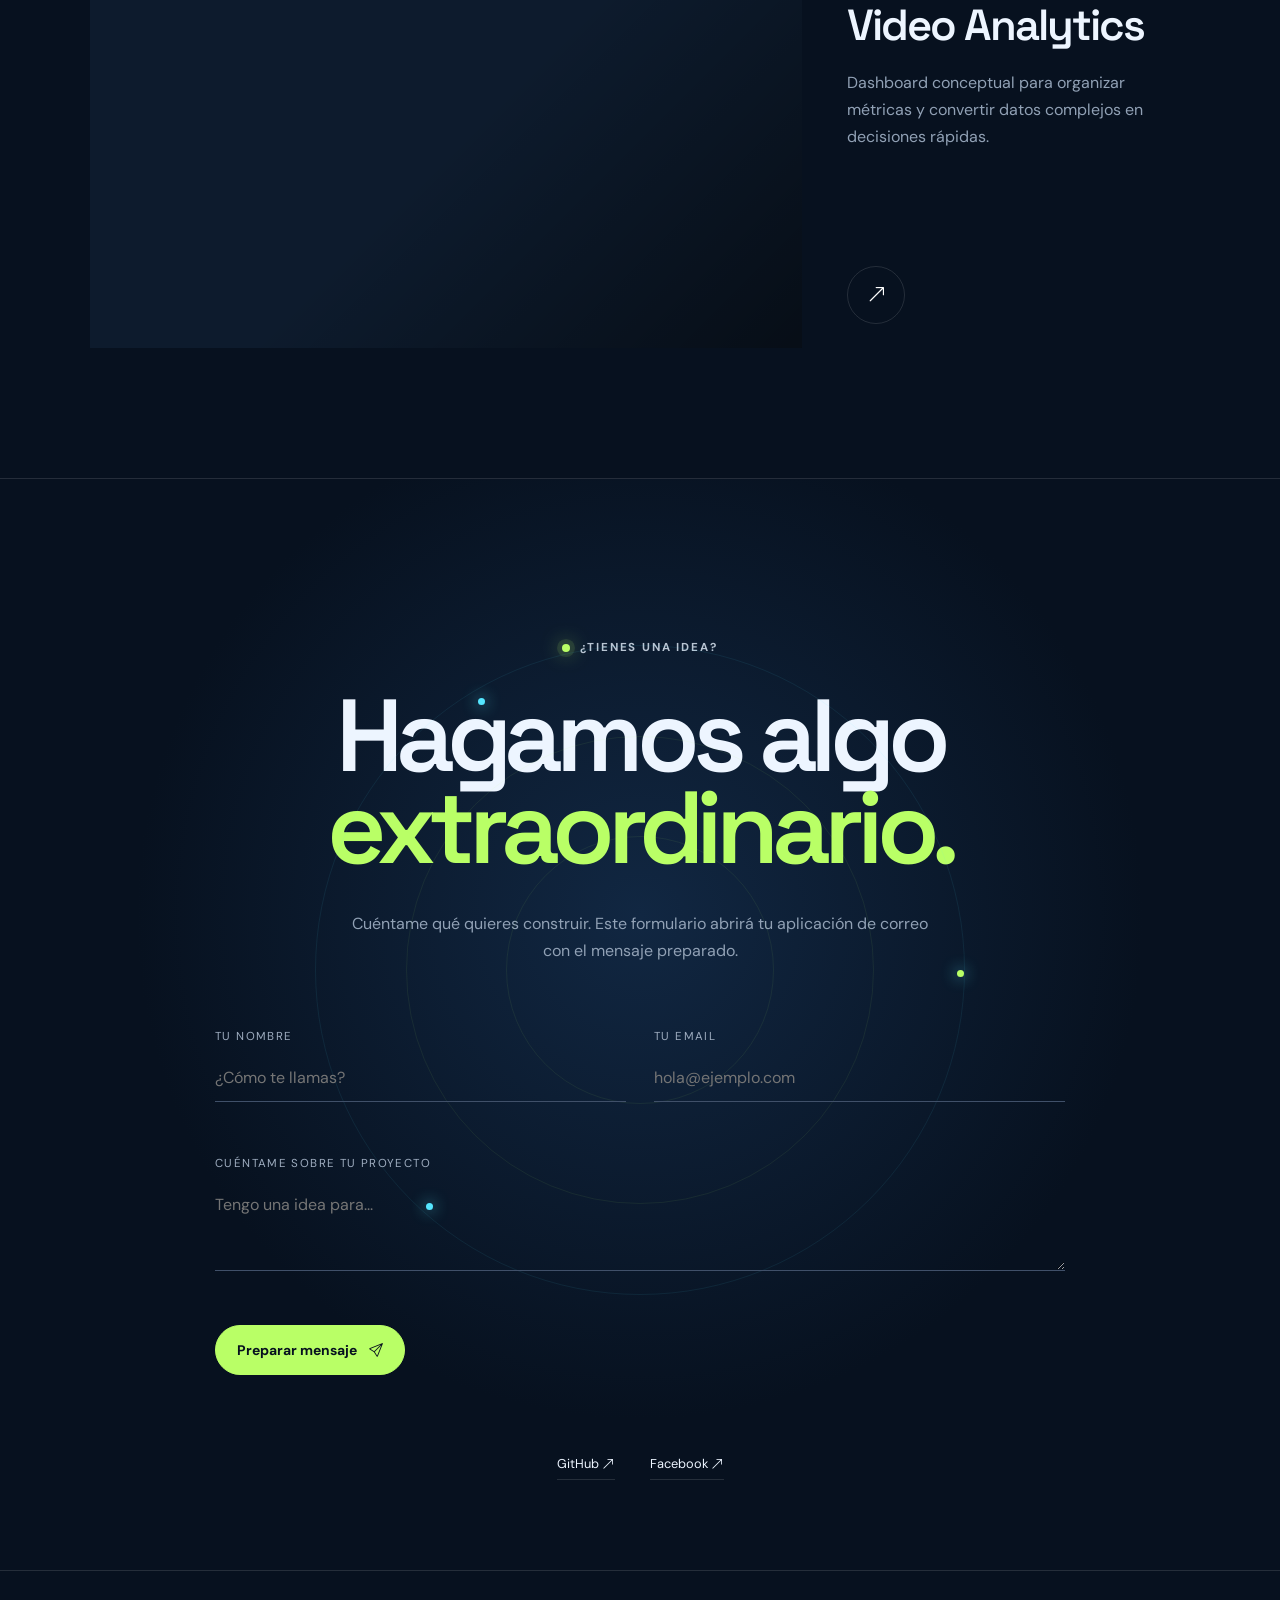
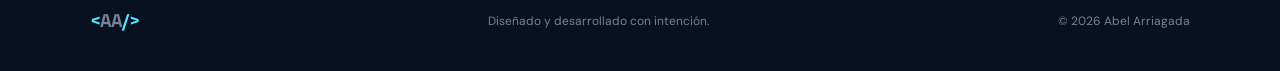
==== commit 87a31319: "Update repository" ====
--- a/index.html
+++ b/index.html
@@ -25,6 +25,7 @@
       <a href="#sobre-mi">Perfil</a>
       <a href="#habilidades">Stack</a>
       <a href="#proyectos">Proyectos</a>
+      <a href="servicios.html">Servicios</a>
       <a href="#contacto" class="nav-cta">Hablemos <i class="bi bi-arrow-up-right"></i></a>
     </div>
   </nav>
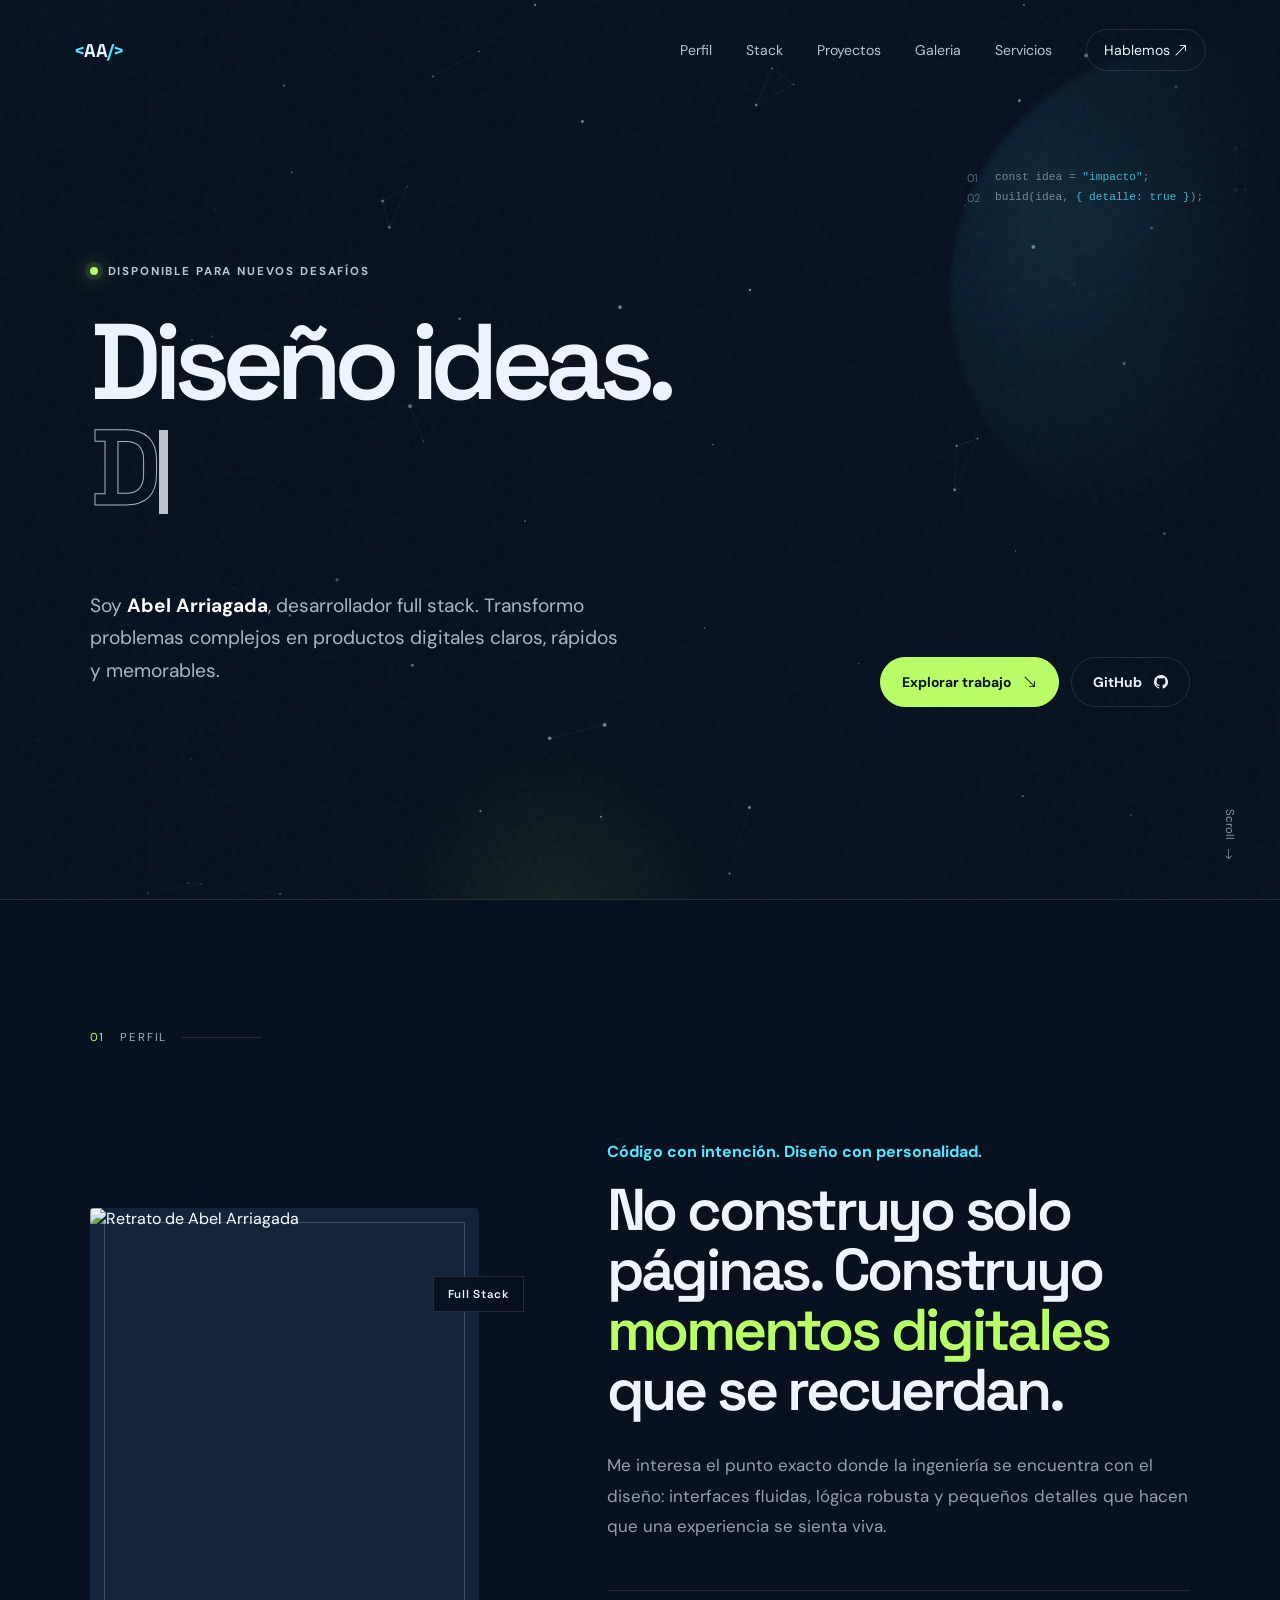
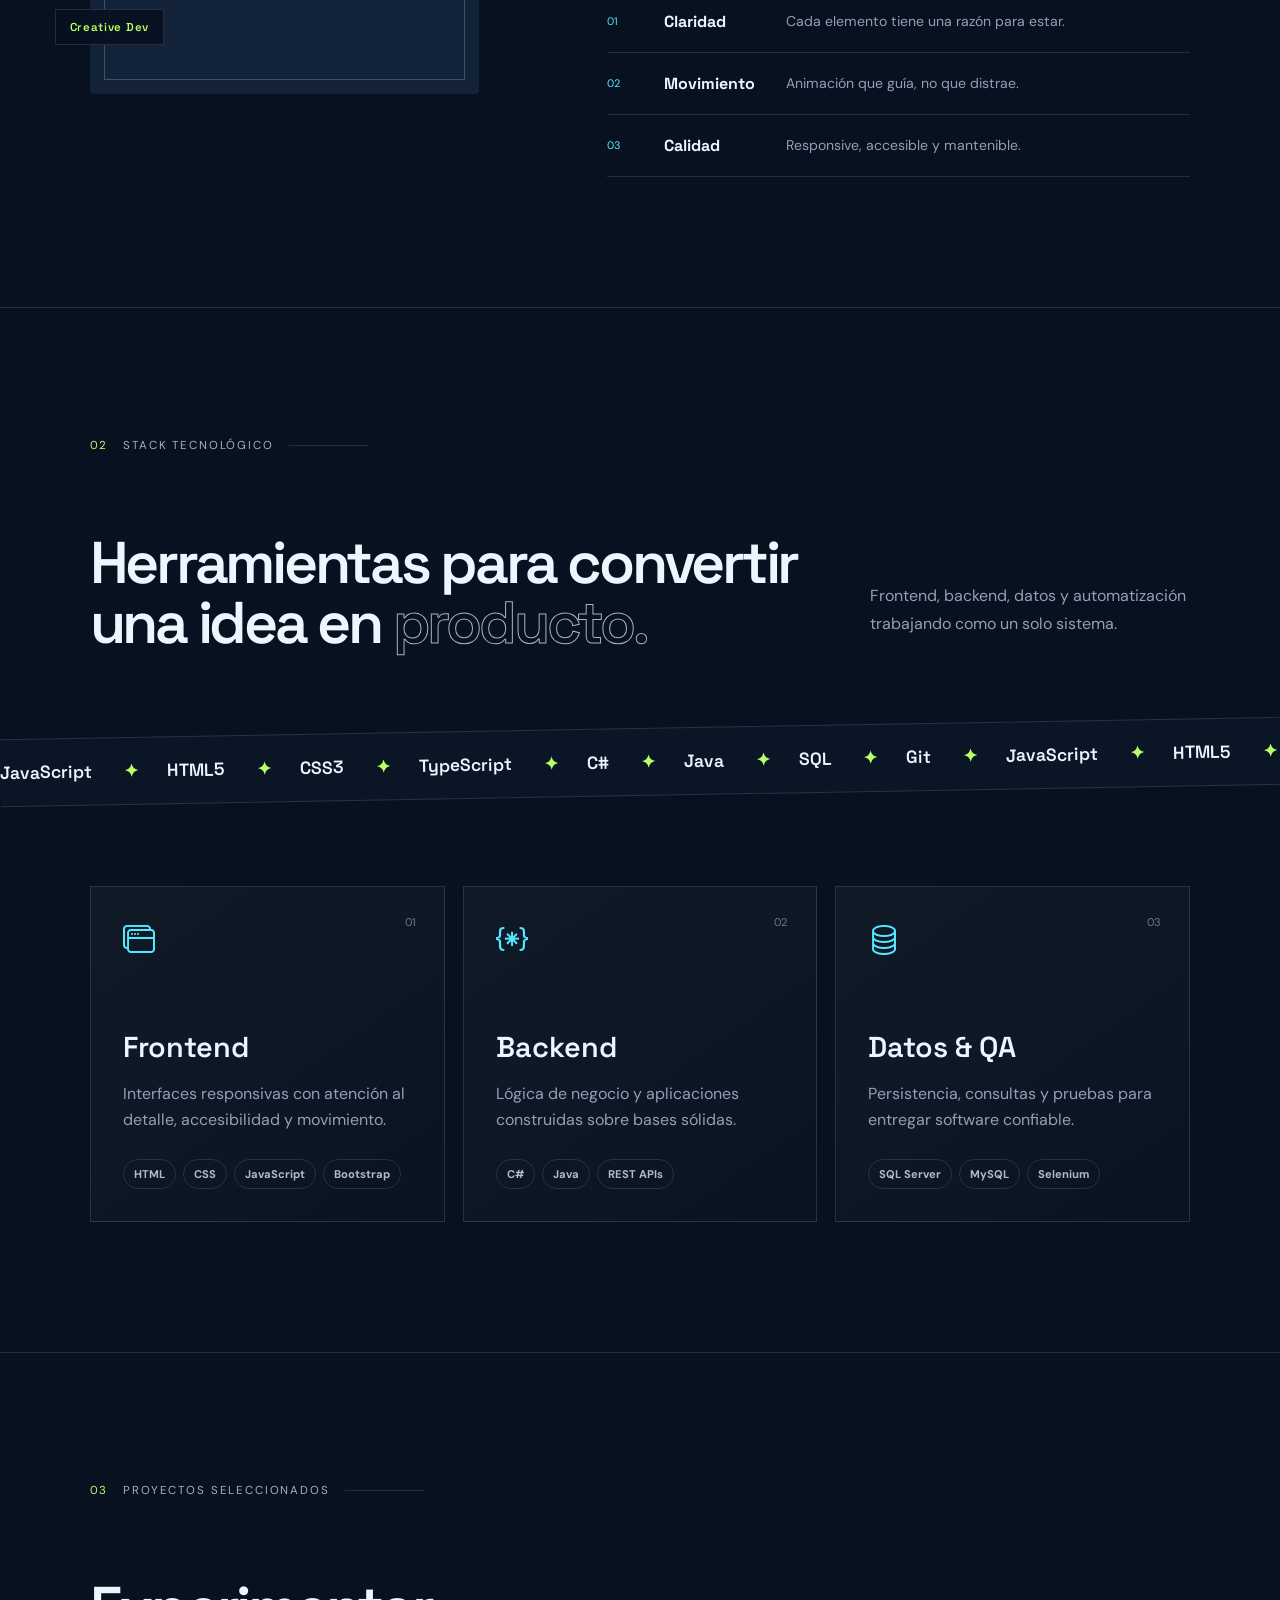
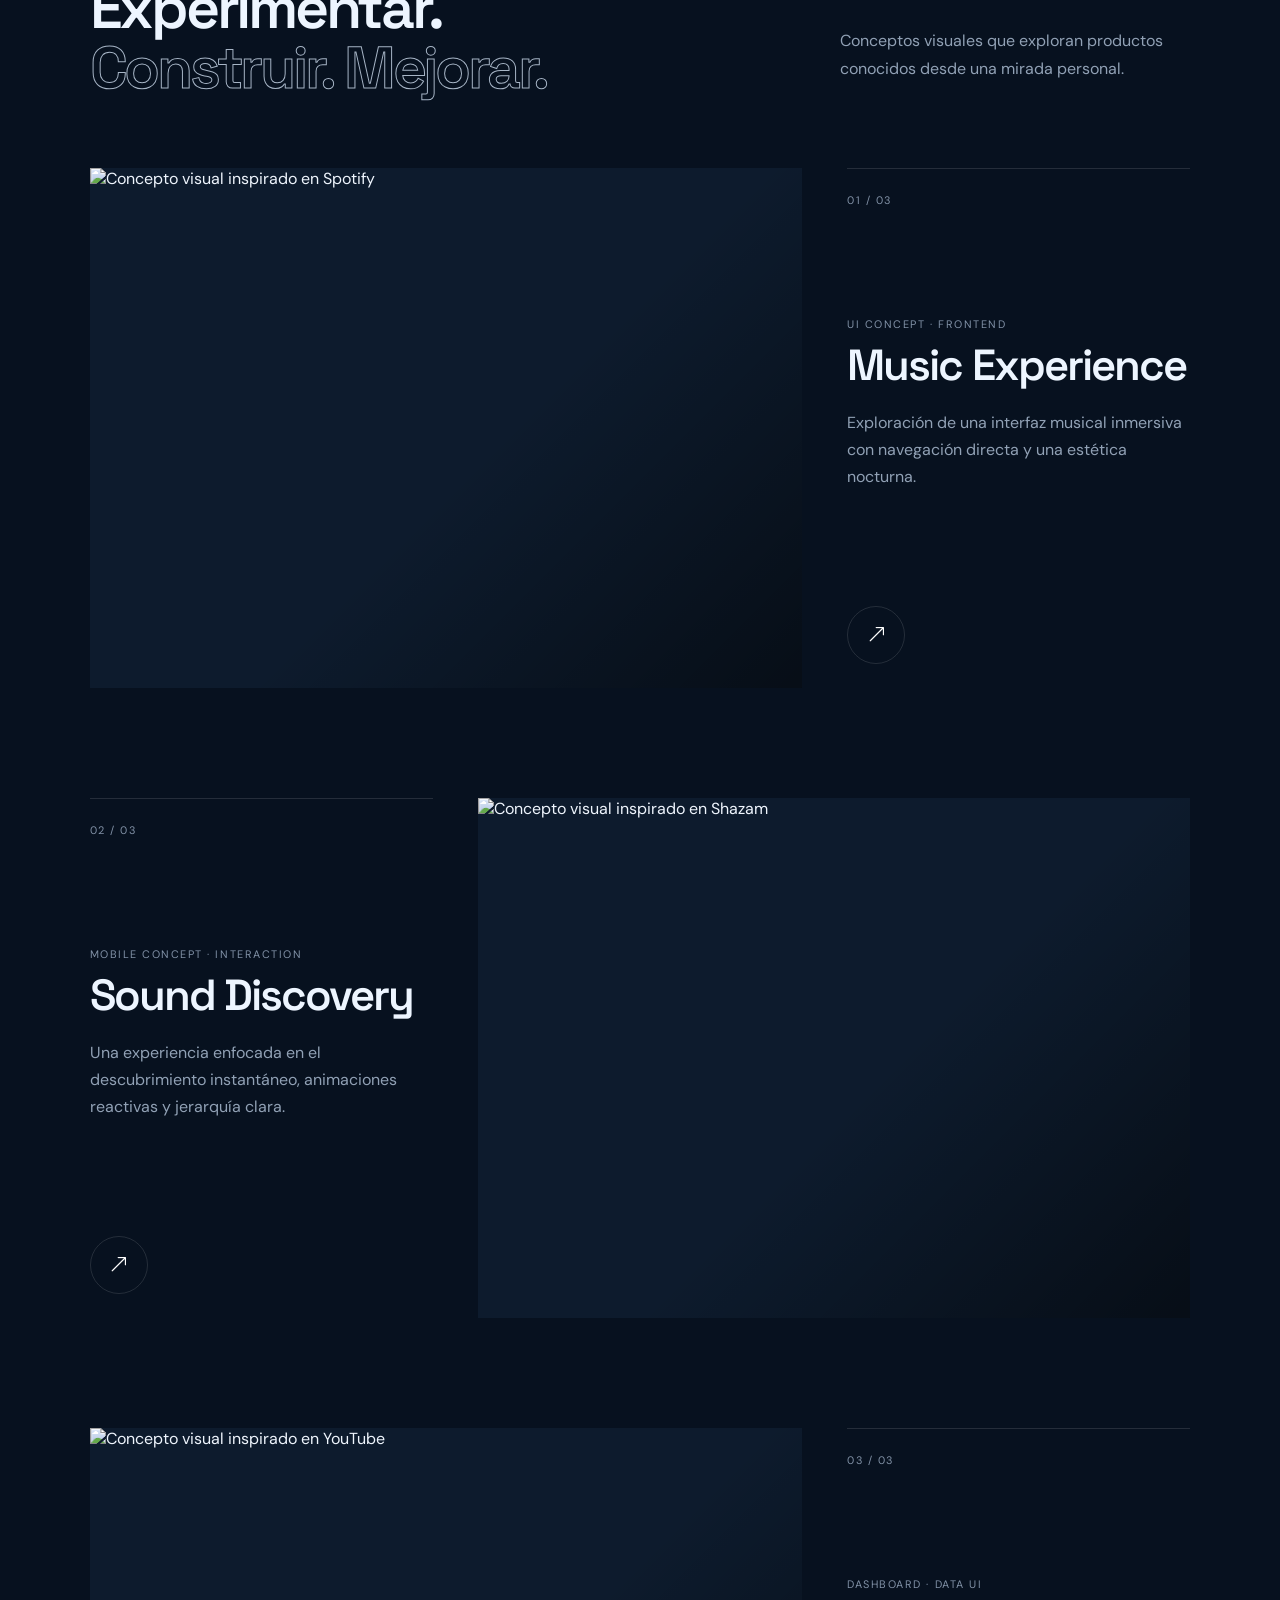
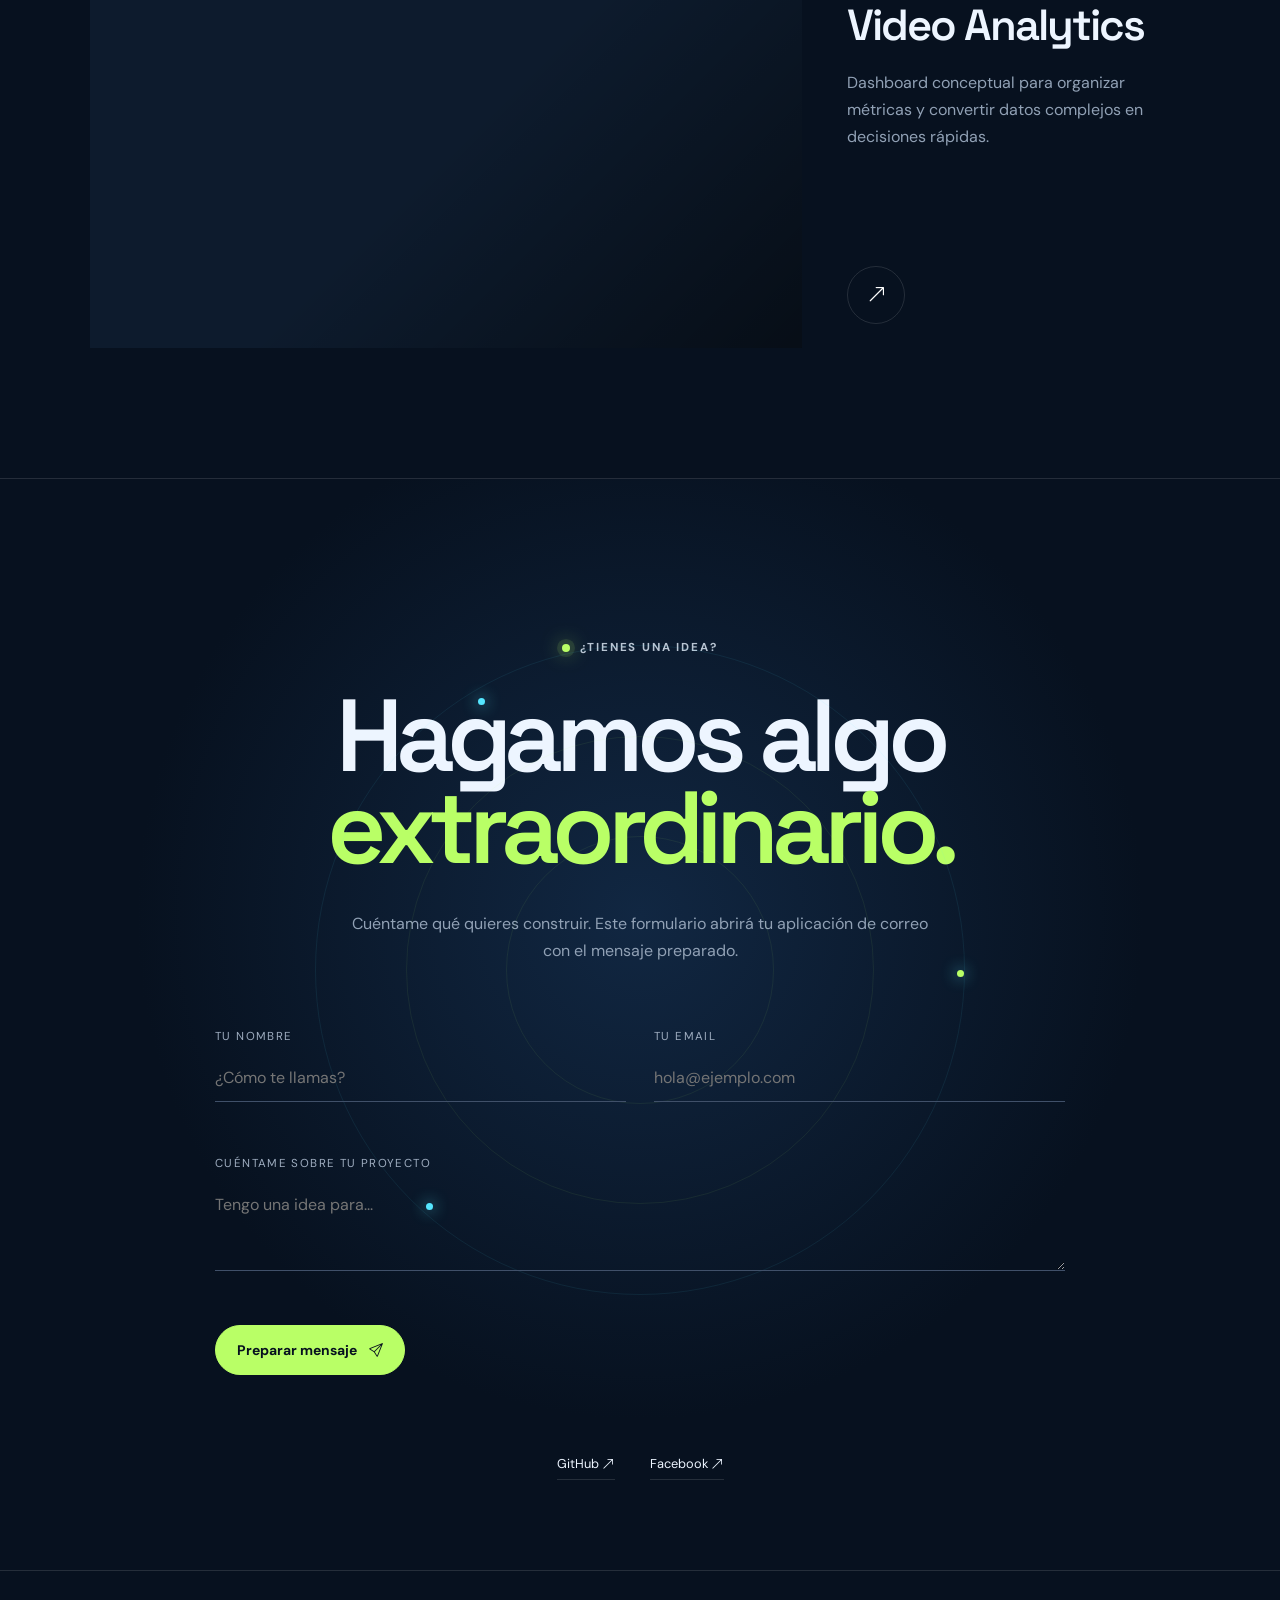
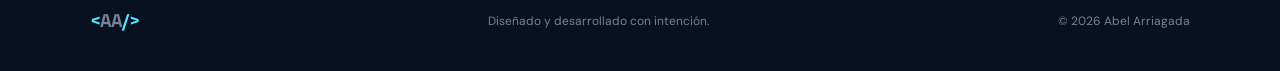
==== commit 66d87571: "Update" ====
--- a/index.html
+++ b/index.html
@@ -25,6 +25,7 @@
       <a href="#sobre-mi">Perfil</a>
       <a href="#habilidades">Stack</a>
       <a href="#proyectos">Proyectos</a>
+      <a href="galeria.html">Galeria</a>
       <a href="servicios.html">Servicios</a>
       <a href="#contacto" class="nav-cta">Hablemos <i class="bi bi-arrow-up-right"></i></a>
     </div>
@@ -39,7 +40,7 @@
         <p class="eyebrow reveal"><span class="status-dot"></span> Disponible para nuevos desafíos</p>
         <h1 class="hero-title" aria-label="Diseño ideas, desarrollo experiencias">
           <span class="line"><span>Diseño ideas.</span></span>
-          <span class="line accent-line"><span>Desarrollo experiencias.</span></span>
+          <span class="line accent-line"><span id="typewriterText">Desarrollo experiencias.</span></span>
         </h1>
         <div class="hero-bottom reveal">
           <p>Soy <strong>Abel Arriagada</strong>, desarrollador full stack. Transformo problemas complejos en productos digitales claros, rápidos y memorables.</p>
--- a/css/indexStyle.css
+++ b/css/indexStyle.css
@@ -4,3 +4,9 @@
 @media(max-width:900px){.menu-toggle{display:block}.nav-links{position:absolute;top:74px;left:0;right:0;display:none;flex-direction:column;align-items:stretch;padding:24px;background:rgba(7,17,31,.96);border:1px solid var(--line);border-radius:18px}.nav-links.open{display:flex}.hero-code{display:none}.hero-bottom,.skills-heading,.projects-heading{align-items:flex-start;flex-direction:column}.about-grid{grid-template-columns:1fr;gap:80px}.portrait-wrap{margin:auto;width:min(80%,440px)}.capability-grid{grid-template-columns:1fr}.project-card,.project-card:nth-child(even){grid-template-columns:1fr}.project-card:nth-child(even) .project-visual{order:0}.project-visual{min-height:410px}.project-info{min-height:300px}.project-list{gap:70px}}
 @media(max-width:600px){.cursor-glow{display:none}.site-nav{left:3%;right:3%;top:10px}.hero{padding:130px 6% 90px}.hero-title{font-size:clamp(3rem,15vw,5rem)}.hero-bottom{gap:24px}.hero-actions{width:100%;flex-direction:column}.button{width:100%}.scroll-hint{display:none}.section{padding:95px 6%}.section-label{margin-bottom:50px}.skills>.section-label,.skills-heading{margin-left:6%;margin-right:6%}.capability-grid{margin:65px 6% 0}.principles>div{grid-template-columns:35px 1fr}.principles p{grid-column:2}.tag-a{right:-15px}.tag-b{left:-15px}.project-visual{min-height:300px}.contact{padding:110px 6% 75px}.contact-form{grid-template-columns:1fr}.contact-form label.full{grid-column:auto}.contact-links{gap:18px;flex-wrap:wrap}footer{flex-direction:column;gap:12px;text-align:center}}
 @media(prefers-reduced-motion:reduce){*{scroll-behavior:auto!important;animation:none!important;transition-duration:.01ms!important}.reveal{opacity:1;transform:none}.cursor-glow{display:none}}
+
+#typewriterText{display:inline-block;min-width:min(11.4ch,100%);position:relative}
+#typewriterText:after{content:"";display:inline-block;width:.08em;height:.78em;margin-left:.05em;background:rgba(237,245,255,.78);vertical-align:-.08em;animation:caretBlink .85s steps(1) infinite}
+@keyframes caretBlink{50%{opacity:0}}
+@media(max-width:600px){#typewriterText{min-width:0}}
+@media(prefers-reduced-motion:reduce){#typewriterText:after{animation:none!important;opacity:1}}
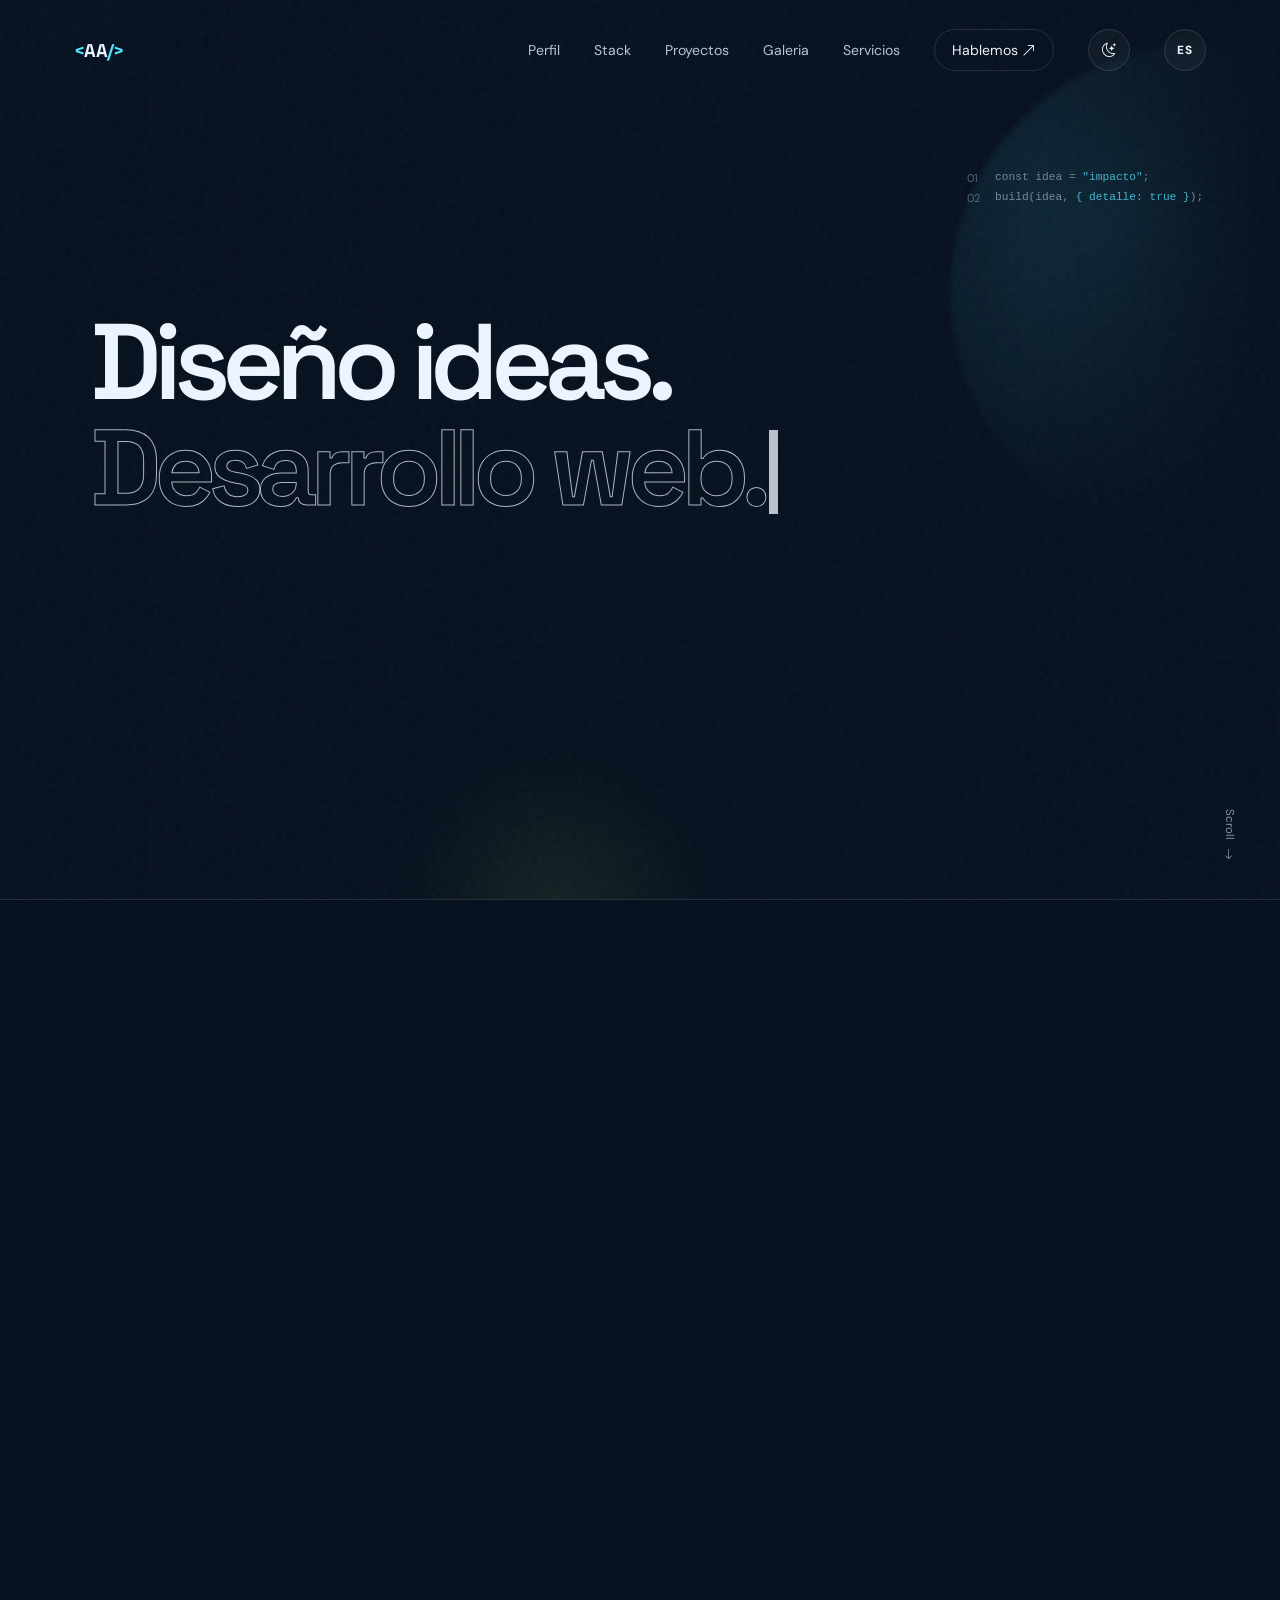
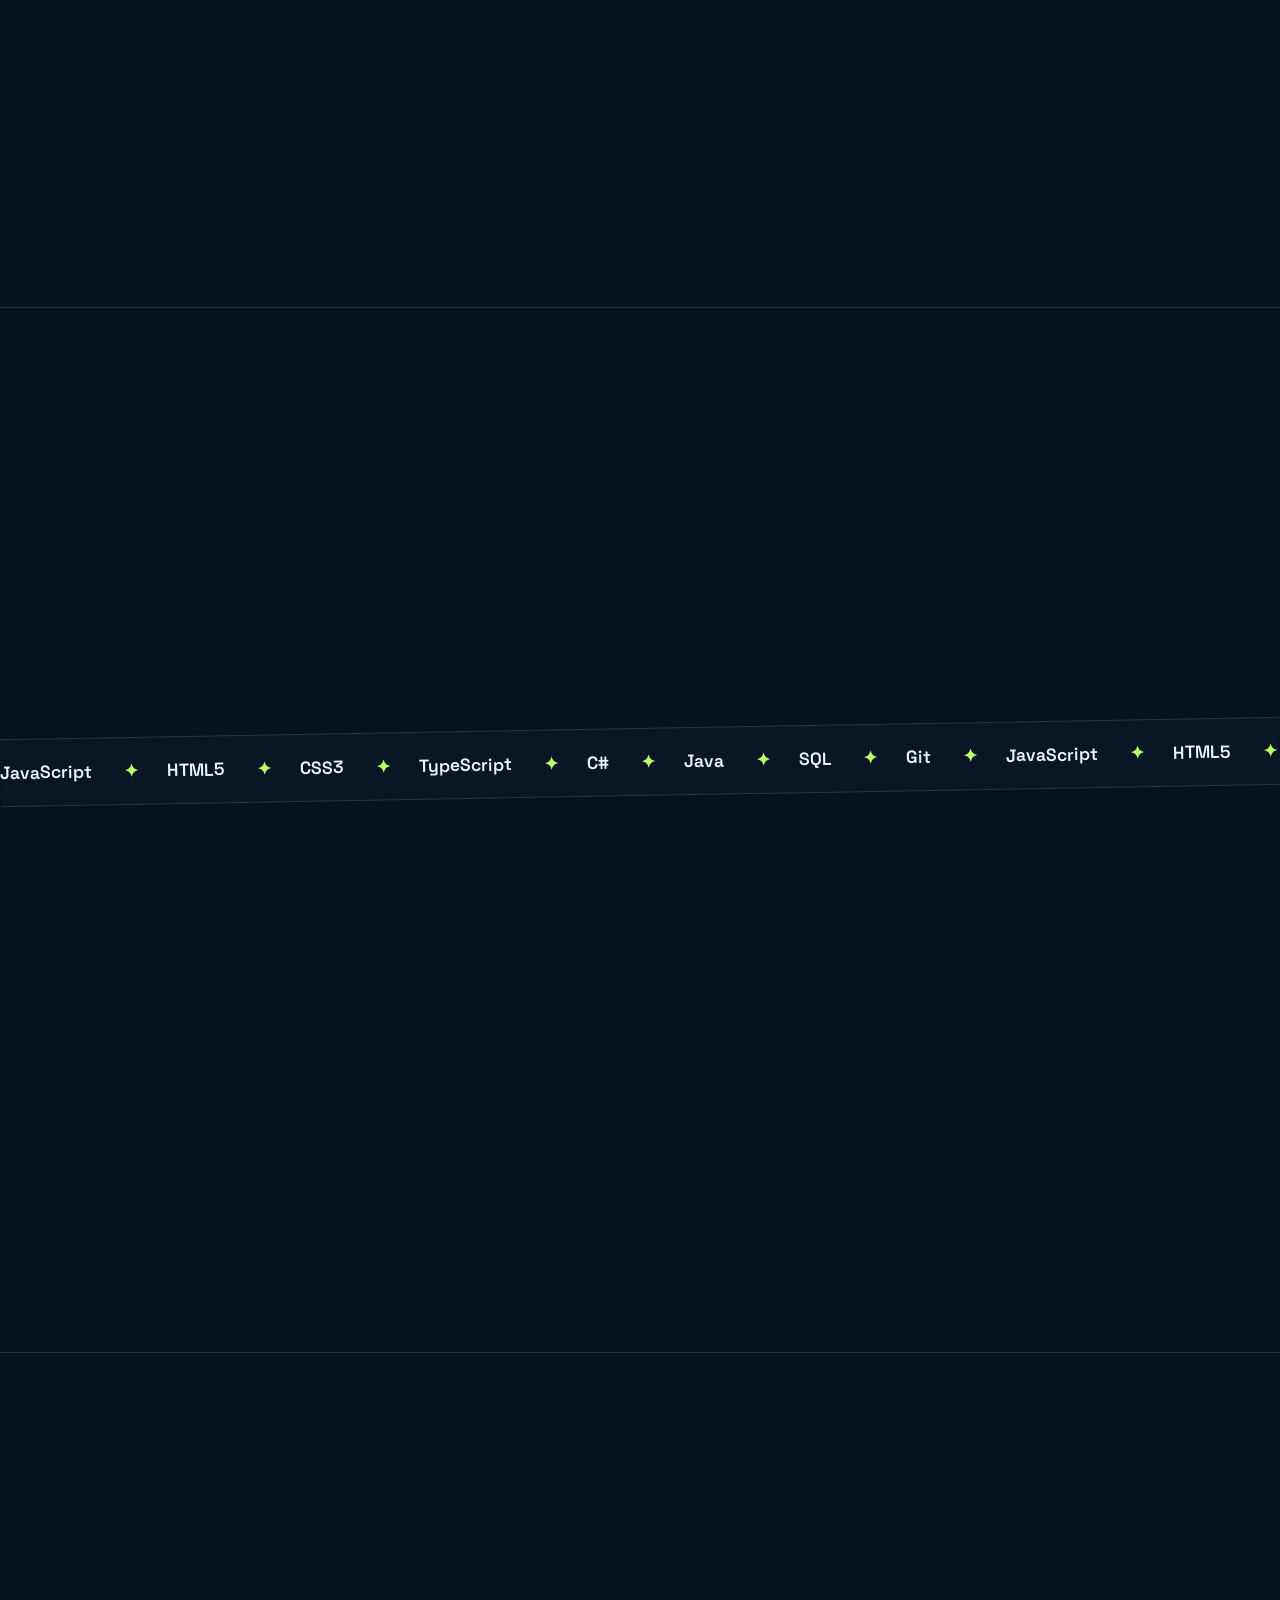
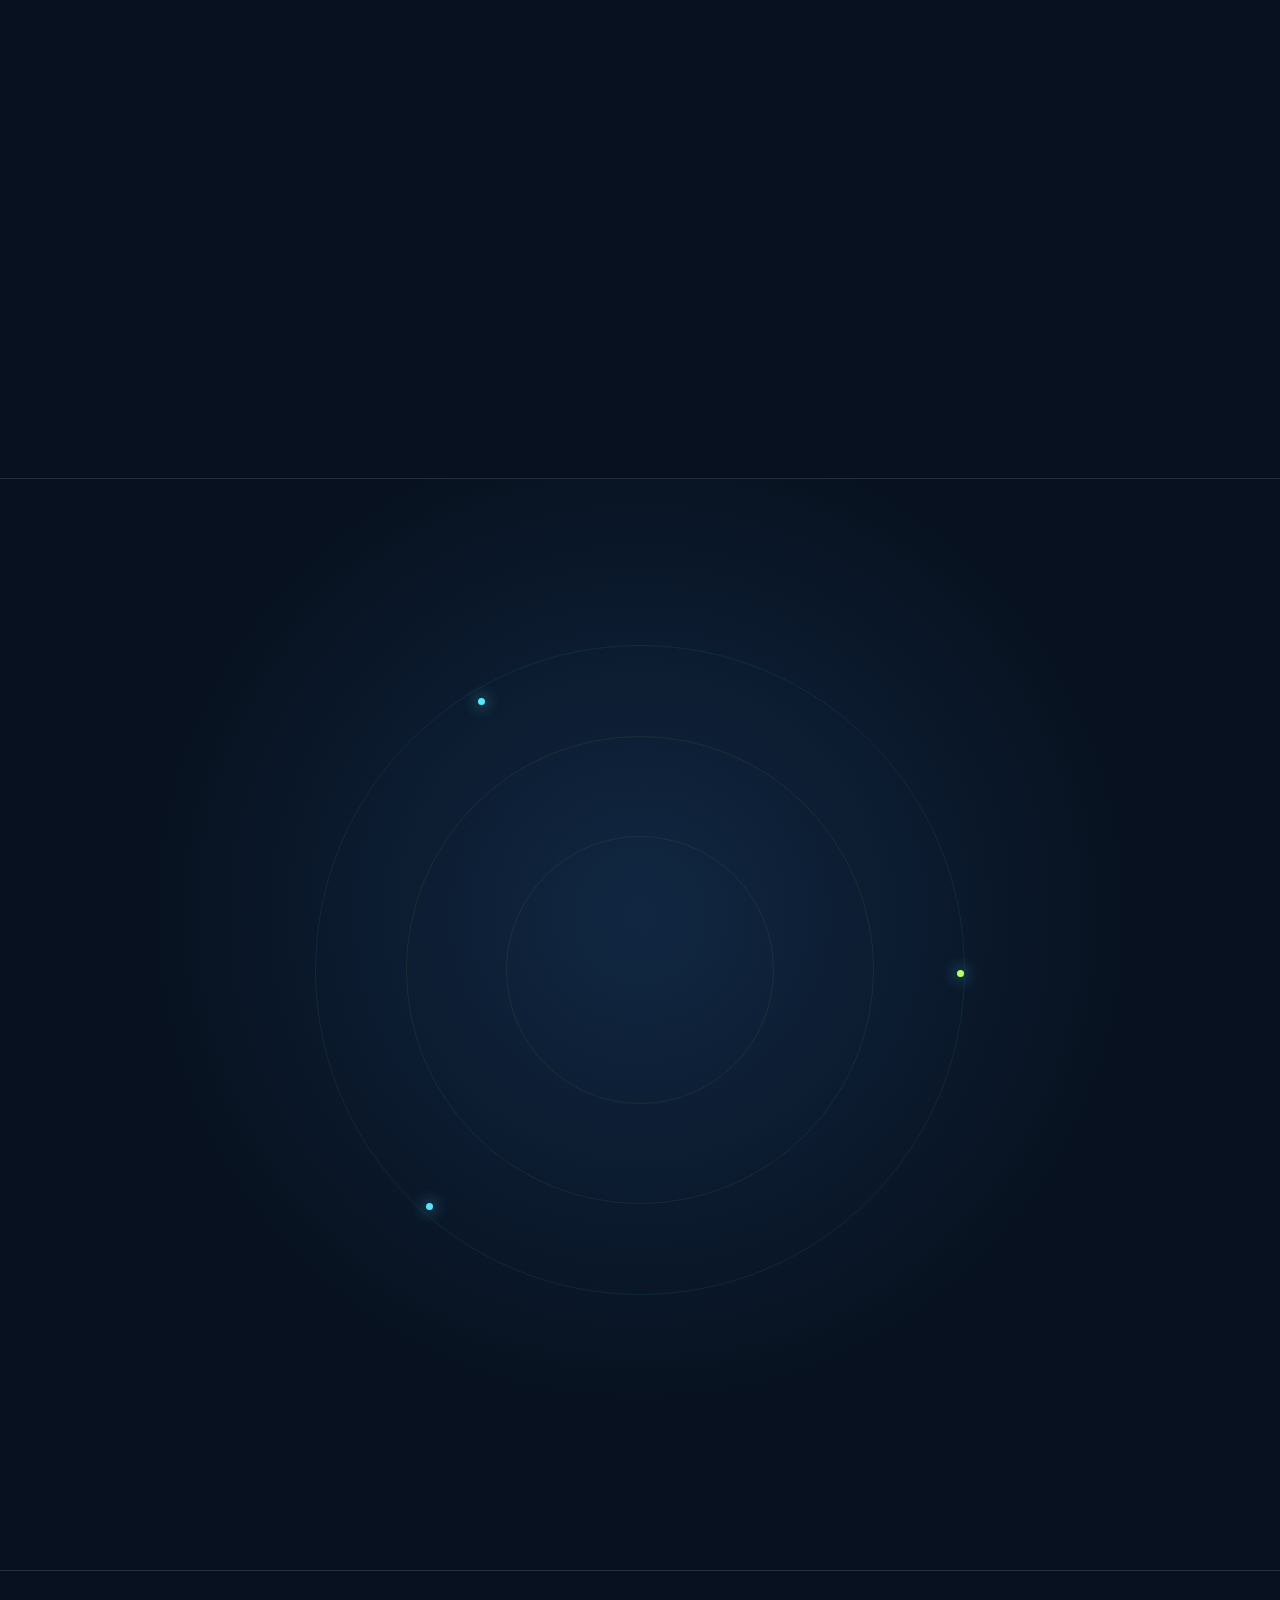
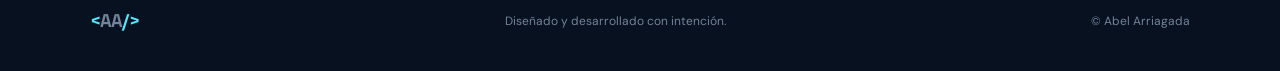
==== commit 3d16edb0: "Update" ====
--- a/index.html
+++ b/index.html
@@ -1,5 +1,5 @@
 <!doctype html>
-<html lang="es">
+<html lang="en">
 <head>
   <meta charset="utf-8">
   <meta name="viewport" content="width=device-width, initial-scale=1">
@@ -10,8 +10,8 @@
   <link rel="preconnect" href="https://fonts.gstatic.com" crossorigin>
   <link href="https://fonts.googleapis.com/css2?family=DM+Sans:wght@400;500;600;700&family=Space+Grotesk:wght@500;600;700&display=swap" rel="stylesheet">
   <link rel="stylesheet" href="https://cdn.jsdelivr.net/npm/bootstrap-icons@1.11.3/font/bootstrap-icons.min.css">
-  <link rel="stylesheet" href="css/indexStyle.css">
-  <script src="Js/app.js" defer></script>
+  <link rel="stylesheet" href="css/index-style.css?v=20260707b">
+  <script src="js/app.js?v=20260707b" defer></script>
 </head>
 <body>
   <div class="noise" aria-hidden="true"></div>
@@ -28,6 +28,8 @@
       <a href="galeria.html">Galeria</a>
       <a href="servicios.html">Servicios</a>
       <a href="#contacto" class="nav-cta">Hablemos <i class="bi bi-arrow-up-right"></i></a>
+      <button class="nav-tool" id="themeToggle" type="button" aria-label="Change theme"><i class="bi bi-moon-stars"></i></button>
+      <button class="nav-tool nav-tool-text" id="languageToggle" type="button" aria-label="Change language">ES</button>
     </div>
   </nav>
 
@@ -40,7 +42,7 @@
         <p class="eyebrow reveal"><span class="status-dot"></span> Disponible para nuevos desafíos</p>
         <h1 class="hero-title" aria-label="Diseño ideas, desarrollo experiencias">
           <span class="line"><span>Diseño ideas.</span></span>
-          <span class="line accent-line"><span id="typewriterText">Desarrollo experiencias.</span></span>
+          <span class="line accent-line"><span id="typewriterText"><span class="typewriter-copy">Desarrollo web.</span></span></span>
         </h1>
         <div class="hero-bottom reveal">
           <p>Soy <strong>Abel Arriagada</strong>, desarrollador full stack. Transformo problemas complejos en productos digitales claros, rápidos y memorables.</p>
@@ -62,7 +64,10 @@
       <div class="about-grid">
         <div class="portrait-wrap reveal tilt-card">
           <div class="portrait-frame">
-            <img src="Image/ChatGPT Image 4 abr 2025, 17_29_47.png" alt="Retrato de Abel Arriagada">
+            <picture>
+              <source srcset="image/optimized/portrait-abel.webp" type="image/webp">
+              <img src="image/portrait-abel.png" alt="Retrato de Abel Arriagada" width="900" height="1350" loading="lazy" decoding="async">
+            </picture>
             <div class="portrait-scan"></div>
           </div>
           <span class="floating-tag tag-a">Full Stack</span>
@@ -105,15 +110,15 @@
       <div class="projects-heading reveal"><h2>Experimentar.<br><span>Construir. Mejorar.</span></h2><p>Conceptos visuales que exploran productos conocidos desde una mirada personal.</p></div>
       <div class="project-list">
         <article class="project-card reveal" data-color="#2ee88b">
-          <div class="project-visual"><img src="Image/spotify.png" alt="Concepto visual inspirado en Spotify" loading="lazy"><div class="project-shine"></div></div>
+          <div class="project-visual"><picture><source srcset="image/optimized/spotify.webp" type="image/webp"><img src="image/spotify.png" alt="Concepto visual inspirado en Spotify" width="1100" height="563" loading="lazy" decoding="async"></picture><div class="project-shine"></div></div>
           <div class="project-info"><span class="project-number">01 / 03</span><div><p>UI Concept · Frontend</p><h3>Music Experience</h3><p>Exploración de una interfaz musical inmersiva con navegación directa y una estética nocturna.</p></div><button class="circle-button" type="button" aria-label="Ver detalles del proyecto"><i class="bi bi-arrow-up-right"></i></button></div>
         </article>
         <article class="project-card reveal" data-color="#ff385c">
-          <div class="project-visual"><img src="Image/shazam.png" alt="Concepto visual inspirado en Shazam" loading="lazy"><div class="project-shine"></div></div>
+          <div class="project-visual"><picture><source srcset="image/optimized/shazam.webp" type="image/webp"><img src="image/shazam.png" alt="Concepto visual inspirado en Shazam" width="1100" height="563" loading="lazy" decoding="async"></picture><div class="project-shine"></div></div>
           <div class="project-info"><span class="project-number">02 / 03</span><div><p>Mobile Concept · Interaction</p><h3>Sound Discovery</h3><p>Una experiencia enfocada en el descubrimiento instantáneo, animaciones reactivas y jerarquía clara.</p></div><button class="circle-button" type="button" aria-label="Ver detalles del proyecto"><i class="bi bi-arrow-up-right"></i></button></div>
         </article>
         <article class="project-card reveal" data-color="#ff3d3d">
-          <div class="project-visual"><img src="Image/youtube.png" alt="Concepto visual inspirado en YouTube" loading="lazy"><div class="project-shine"></div></div>
+          <div class="project-visual"><picture><source srcset="image/optimized/youtube.webp" type="image/webp"><img src="image/youtube.png" alt="Concepto visual inspirado en YouTube" width="1100" height="563" loading="lazy" decoding="async"></picture><div class="project-shine"></div></div>
           <div class="project-info"><span class="project-number">03 / 03</span><div><p>Dashboard · Data UI</p><h3>Video Analytics</h3><p>Dashboard conceptual para organizar métricas y convertir datos complejos en decisiones rápidas.</p></div><button class="circle-button" type="button" aria-label="Ver detalles del proyecto"><i class="bi bi-arrow-up-right"></i></button></div>
         </article>
       </div>
--- a/css/index-style.css
+++ b/css/index-style.css
@@ -0,0 +1,164 @@
+:root{--bg:#07111f;--surface:#0c1929;--ink:#edf5ff;--muted:#91a1b5;--cyan:#55e6ff;--lime:#b9ff66;--line:rgba(255,255,255,.12);--display:"Space Grotesk",sans-serif;--body:"DM Sans",sans-serif}
+*{box-sizing:border-box}html{scroll-behavior:smooth;scroll-padding-top:90px;overflow-x:hidden}body{margin:0;background:var(--bg);color:var(--ink);font-family:var(--body);overflow-x:hidden}a{color:inherit;text-decoration:none}button,input,textarea{font:inherit}::selection{background:var(--lime);color:#07111f}.noise{position:fixed;inset:0;z-index:50;pointer-events:none;opacity:.035;background-image:url("data:image/svg+xml,%3Csvg viewBox='0 0 180 180' xmlns='http://www.w3.org/2000/svg'%3E%3Cfilter id='n'%3E%3CfeTurbulence type='fractalNoise' baseFrequency='.9' numOctaves='4' stitchTiles='stitch'/%3E%3C/filter%3E%3Crect width='100%25' height='100%25' filter='url(%23n)'/%3E%3C/svg%3E")}.cursor-glow{position:fixed;width:380px;height:380px;border-radius:50%;background:radial-gradient(circle,rgba(85,230,255,.1),transparent 65%);transform:translate(-50%,-50%);pointer-events:none;z-index:0}.scroll-progress{position:fixed;left:0;top:0;width:0;height:3px;background:linear-gradient(90deg,var(--lime),var(--cyan));z-index:100}.site-nav{position:fixed;z-index:40;top:18px;left:4%;right:4%;height:64px;padding:0 22px;display:flex;align-items:center;justify-content:space-between;border:1px solid transparent;border-radius:18px;transition:.35s}.site-nav.scrolled{background:rgba(7,17,31,.72);border-color:var(--line);backdrop-filter:blur(18px);box-shadow:0 12px 40px rgba(0,0,0,.24)}.brand{font:700 1.15rem var(--display);letter-spacing:-.04em}.brand span{color:var(--cyan)}.nav-links{display:flex;align-items:center;gap:34px;font-size:.88rem}.nav-links>a:not(.nav-cta){color:#b9c5d3;transition:.25s}.nav-links>a:hover{color:#fff}.nav-cta{border:1px solid var(--line);border-radius:100px;padding:11px 17px}.menu-toggle{display:none;border:0;background:none;color:white;font-size:1.6rem}.hero{position:relative;min-height:100svh;display:flex;align-items:center;padding:150px 7% 90px;overflow:hidden;border-bottom:1px solid var(--line)}#particleCanvas{position:absolute;inset:0;width:100%;height:100%}.hero:after{content:"";position:absolute;inset:0;background:linear-gradient(90deg,var(--bg) 0%,transparent 40%,transparent 80%,var(--bg) 100%);pointer-events:none}.hero-orb{position:absolute;border-radius:50%;filter:blur(3px);opacity:.55;animation:float 8s ease-in-out infinite}.orb-one{width:500px;height:500px;right:-170px;top:5%;background:radial-gradient(circle at 35% 35%,rgba(85,230,255,.26),transparent 68%)}.orb-two{width:340px;height:340px;left:30%;bottom:-180px;background:radial-gradient(circle,rgba(185,255,102,.15),transparent 68%);animation-delay:-3s}.hero-content{position:relative;z-index:2;width:min(1120px,100%)}.eyebrow{display:flex;align-items:center;gap:10px;color:#b9c5d3;text-transform:uppercase;letter-spacing:.16em;font-size:.72rem;font-weight:700}.status-dot{width:8px;height:8px;border-radius:50%;background:var(--lime);box-shadow:0 0 0 5px rgba(185,255,102,.1),0 0 20px var(--lime);animation:pulse 2s infinite}.hero-title{font:600 clamp(3.25rem,8.4vw,8.3rem)/.91 var(--display);letter-spacing:-.075em;margin:34px 0 45px;max-width:1200px}.hero-title .line{display:block;overflow:hidden;padding-bottom:.08em}.hero-title .line span{display:block;animation:titleIn 1s cubic-bezier(.16,1,.3,1) both}.hero-title .line:nth-child(2) span{animation-delay:.12s}.accent-line{color:transparent;-webkit-text-stroke:1px rgba(237,245,255,.72)}.hero-bottom{display:flex;align-items:flex-end;justify-content:space-between;gap:50px}.hero-bottom>p{max-width:540px;color:#a9b7c9;font-size:clamp(1rem,1.5vw,1.2rem);line-height:1.7}.hero-bottom strong{color:white}.hero-actions{display:flex;gap:12px;flex-shrink:0}.button{display:inline-flex;align-items:center;justify-content:center;gap:12px;border:1px solid var(--line);border-radius:100px;padding:15px 21px;font-weight:700;font-size:.87rem;cursor:pointer;transition:transform .25s,background .25s,color .25s}.button-primary{background:var(--lime);color:#07111f;border-color:var(--lime)}.button-primary:hover{background:white}.button-ghost:hover{background:white;color:#07111f}.hero-code{position:absolute;z-index:2;right:6%;top:19%;display:grid;grid-template-columns:auto auto;gap:6px 14px;color:#718199;font-size:.7rem;opacity:.75}.hero-code code{color:#9babc0}.hero-code b{color:var(--cyan);font-weight:400}.scroll-hint{position:absolute;z-index:2;right:4%;bottom:30px;display:flex;align-items:center;gap:10px;color:#8494a8;font-size:.72rem;transform:rotate(90deg);transform-origin:right}.scroll-hint i{transform:rotate(-90deg)}.section{position:relative;padding:130px 7%;border-bottom:1px solid var(--line)}.section-label{display:flex;align-items:center;gap:15px;text-transform:uppercase;letter-spacing:.16em;font-size:.72rem;color:#a3b2c5;margin-bottom:80px}.section-label:after{content:"";width:80px;height:1px;background:var(--line)}.section-label span{color:var(--lime)}.about-grid{display:grid;grid-template-columns:minmax(280px,.8fr) 1.2fr;gap:10vw;align-items:center}.portrait-wrap{position:relative;max-width:480px}.portrait-frame{position:relative;aspect-ratio:4/5;overflow:hidden;border-radius:4px;background:#13243a;transform-style:preserve-3d}.portrait-frame:before{content:"";position:absolute;inset:14px;border:1px solid rgba(255,255,255,.2);z-index:2}.portrait-frame img{width:100%;height:100%;object-fit:cover;filter:saturate(.72) contrast(1.08);transition:transform .7s}.portrait-wrap:hover img{transform:scale(1.04)}.portrait-scan{position:absolute;inset:-100% 0 auto;height:50%;background:linear-gradient(transparent,rgba(85,230,255,.13),transparent);animation:scan 5s linear infinite}.floating-tag{position:absolute;padding:10px 14px;background:rgba(7,17,31,.88);border:1px solid var(--line);backdrop-filter:blur(12px);font:600 .72rem var(--display);letter-spacing:.06em}.tag-a{top:14%;right:-45px}.tag-b{bottom:10%;left:-35px;color:var(--lime)}.kicker{color:var(--cyan);font-weight:700}.about-copy h2,.skills-heading h2,.projects-heading h2{font:600 clamp(2.4rem,4.6vw,5rem)/1.02 var(--display);letter-spacing:-.055em;margin:18px 0 30px}.about-copy h2 em,.contact h2 em{color:var(--lime);font-style:normal}.about-copy>p:not(.kicker){color:var(--muted);line-height:1.8;font-size:1.06rem;max-width:680px}.principles{margin-top:48px;border-top:1px solid var(--line)}.principles>div{display:grid;grid-template-columns:45px 110px 1fr;gap:12px;padding:20px 0;border-bottom:1px solid var(--line);align-items:center}.principles span{color:var(--cyan);font-size:.68rem}.principles strong{font-family:var(--display)}.principles p{margin:0;color:var(--muted);font-size:.88rem}.skills{padding-inline:0;overflow:hidden}.skills>.section-label,.skills-heading{margin-left:7%;margin-right:7%}.skills-heading{display:flex;justify-content:space-between;align-items:end;margin-bottom:75px}.skills-heading h2{max-width:720px;margin:0}.skills-heading h2 span,.projects-heading h2 span{color:transparent;-webkit-text-stroke:1px #a7b5c6}.skills-heading p{max-width:320px;color:var(--muted);line-height:1.7}.marquee{overflow:hidden;border-block:1px solid var(--line);padding:22px 0;transform:rotate(-1deg);background:#0a1626}.marquee-track{display:flex;width:max-content;animation:marquee 28s linear infinite}.marquee span{font:600 1.1rem var(--display);white-space:nowrap}.marquee i{color:var(--lime);font-style:normal;margin:0 28px}.capability-grid{display:grid;grid-template-columns:repeat(3,1fr);gap:18px;margin:90px 7% 0}.capability{position:relative;min-height:330px;padding:32px;border:1px solid var(--line);background:linear-gradient(145deg,rgba(255,255,255,.045),rgba(255,255,255,.012));transition:border-color .3s,background .3s;transform-style:preserve-3d}.capability:hover{border-color:rgba(85,230,255,.45);background:rgba(85,230,255,.04)}.capability>i{font-size:2rem;color:var(--cyan)}.capability>span{position:absolute;right:28px;top:28px;color:#69798e;font-size:.7rem}.capability h3{font:600 1.8rem var(--display);margin:68px 0 14px}.capability p{color:var(--muted);line-height:1.65}.chips{display:flex;flex-wrap:wrap;gap:7px;margin-top:25px}.chips b{font-size:.7rem;border:1px solid var(--line);border-radius:100px;padding:7px 10px;color:#aebccd}.projects-heading{display:flex;justify-content:space-between;align-items:end;margin-bottom:70px}.projects-heading h2{margin:0}.projects-heading p{max-width:350px;color:var(--muted);line-height:1.7}.project-list{display:grid;gap:110px}.project-card{display:grid;grid-template-columns:1.35fr .65fr;gap:45px;align-items:stretch}.project-card:nth-child(even){grid-template-columns:.65fr 1.35fr}.project-card:nth-child(even) .project-visual{order:2}.project-visual{position:relative;min-height:520px;overflow:hidden;background:#0d1b2d}.project-visual:after{content:"";position:absolute;inset:0;background:linear-gradient(135deg,transparent 55%,rgba(0,0,0,.5))}.project-visual img{width:100%;height:100%;object-fit:cover;transition:transform .8s cubic-bezier(.16,1,.3,1),filter .6s;filter:saturate(.8)}.project-card:hover img{transform:scale(1.05);filter:saturate(1.1)}.project-shine{position:absolute;z-index:2;inset:0;background:linear-gradient(110deg,transparent 30%,rgba(255,255,255,.14) 48%,transparent 65%);transform:translateX(-120%);transition:transform .9s}.project-card:hover .project-shine{transform:translateX(120%)}.project-info{border-top:1px solid var(--line);padding:24px 0;display:flex;flex-direction:column;justify-content:space-between;align-items:flex-start}.project-number,.project-info>div>p:first-child{font-size:.68rem;letter-spacing:.14em;text-transform:uppercase;color:#8292a7}.project-info h3{font:600 clamp(2rem,3.4vw,3.5rem)/1 var(--display);letter-spacing:-.045em;margin:13px 0 22px}.project-info>div>p:last-child{color:var(--muted);line-height:1.7}.circle-button{width:58px;height:58px;border-radius:50%;border:1px solid var(--line);background:transparent;color:white;font-size:1.2rem;transition:.3s}.project-card:hover .circle-button{background:var(--project-color);border-color:var(--project-color);color:#07111f;transform:rotate(45deg)}.contact{position:relative;text-align:center;padding:150px 7% 90px;overflow:hidden;background:radial-gradient(circle at 50% 40%,#112742 0%,var(--bg) 55%)}.contact .eyebrow{justify-content:center}.contact h2{font:600 clamp(3.4rem,8vw,8rem)/.9 var(--display);letter-spacing:-.07em;margin:35px 0}.contact-copy{max-width:580px;margin:0 auto 65px;color:var(--muted);line-height:1.7}.contact-form{position:relative;z-index:2;display:grid;grid-template-columns:1fr 1fr;gap:28px;max-width:850px;margin:auto;text-align:left}.contact-form label{display:grid;gap:10px}.contact-form label.full{grid-column:1/-1}.contact-form label>span{font-size:.72rem;text-transform:uppercase;letter-spacing:.12em;color:#9fadc0}.contact-form input,.contact-form textarea{width:100%;border:0;border-bottom:1px solid #405069;background:transparent;color:white;padding:13px 0;outline:none;resize:vertical;transition:border-color .25s}.contact-form input:focus,.contact-form textarea:focus{border-color:var(--cyan)}.contact-form small{min-height:16px;color:#ff8f9f}.contact-form button{justify-self:start}.contact-links{display:flex;justify-content:center;gap:35px;margin-top:80px}.contact-links a{font-size:.8rem;border-bottom:1px solid var(--line);padding-bottom:7px}.contact-orbit{position:absolute;width:650px;height:650px;border:1px solid rgba(85,230,255,.08);border-radius:50%;left:50%;top:45%;transform:translate(-50%,-50%);animation:spin 30s linear infinite}.contact-orbit:before,.contact-orbit:after{content:"";position:absolute;border:1px solid rgba(185,255,102,.07);border-radius:50%;inset:90px}.contact-orbit:after{inset:190px}.contact-orbit span{position:absolute;width:7px;height:7px;border-radius:50%;background:var(--cyan);box-shadow:0 0 15px var(--cyan)}.contact-orbit span:first-child{top:8%;left:25%}.contact-orbit span:nth-child(2){right:0;top:50%;background:var(--lime)}.contact-orbit span:last-child{bottom:13%;left:17%}footer{min-height:100px;border-top:1px solid var(--line);padding:30px 7%;display:flex;justify-content:space-between;align-items:center;color:#738399;font-size:.75rem}.toast{position:fixed;z-index:110;left:50%;bottom:25px;transform:translate(-50%,30px);padding:13px 20px;background:white;color:#07111f;border-radius:100px;opacity:0;pointer-events:none;transition:.3s;font-weight:700;font-size:.84rem}.toast.show{opacity:1;transform:translate(-50%,0)}.reveal{opacity:0;transform:translateY(32px);transition:opacity .85s cubic-bezier(.16,1,.3,1),transform .85s cubic-bezier(.16,1,.3,1)}.reveal.visible{opacity:1;transform:none}
+@keyframes titleIn{from{transform:translateY(110%) rotate(2deg)}to{transform:none}}@keyframes pulse{50%{box-shadow:0 0 0 9px rgba(185,255,102,0),0 0 25px var(--lime)}}@keyframes float{50%{transform:translateY(25px) scale(1.06)}}@keyframes scan{to{transform:translateY(400%)}}@keyframes marquee{to{transform:translateX(-50%)}}@keyframes spin{to{transform:translate(-50%,-50%) rotate(360deg)}}
+@media(max-width:900px){.menu-toggle{display:block}.nav-links{position:absolute;top:74px;left:0;right:0;display:none;flex-direction:column;align-items:stretch;padding:24px;background:rgba(7,17,31,.96);border:1px solid var(--line);border-radius:18px}.nav-links.open{display:flex}.hero-code{display:none}.hero-bottom,.skills-heading,.projects-heading{align-items:flex-start;flex-direction:column}.about-grid{grid-template-columns:1fr;gap:80px}.portrait-wrap{margin:auto;width:min(80%,440px)}.capability-grid{grid-template-columns:1fr}.project-card,.project-card:nth-child(even){grid-template-columns:1fr}.project-card:nth-child(even) .project-visual{order:0}.project-visual{min-height:410px}.project-info{min-height:300px}.project-list{gap:70px}}
+@media(max-width:900px){.nav-tool{width:100%;height:44px;border-radius:12px}.nav-tool-text{justify-content:center}}
+@media(max-width:600px){.cursor-glow{display:none}.site-nav{left:3%;right:3%;top:10px}.hero{min-height:100svh;padding:124px 6% 82px}.hero-title{font-size:clamp(2.7rem,13vw,4.25rem);line-height:.96;margin-bottom:34px}.hero-title .line{min-height:1.02em}.hero-bottom{gap:24px}.hero-actions{width:100%;flex-direction:column}.button{width:100%}.scroll-hint{display:none}.section{padding:95px 6%}.section-label{margin-bottom:50px}.skills>.section-label,.skills-heading{margin-left:6%;margin-right:6%}.capability-grid{margin:65px 6% 0}.principles>div{grid-template-columns:35px 1fr}.principles p{grid-column:2}.tag-a{right:-15px}.tag-b{left:-15px}.project-visual{min-height:300px}.contact{padding:110px 6% 75px}.contact-form{grid-template-columns:1fr}.contact-form label.full{grid-column:auto}.contact-links{gap:18px;flex-wrap:wrap}footer{flex-direction:column;gap:12px;text-align:center}}
+@media(prefers-reduced-motion:reduce){.reveal{opacity:1;transform:none}}
+
+#typewriterText{display:inline-block;min-width:min(11.4ch,100%);position:relative}
+#typewriterText:after{content:"";display:inline-block;width:.08em;height:.78em;margin-left:.05em;background:rgba(237,245,255,.78);vertical-align:-.08em;animation:caretBlink .85s steps(1) infinite}
+@keyframes caretBlink{50%{opacity:0}}
+@media(max-width:600px){#typewriterText{min-width:0}}
+
+#typewriterText{display:inline-grid!important;grid-template-columns:minmax(0,1fr) auto;align-items:baseline;min-width:0;max-width:100%;vertical-align:top}
+#typewriterText:before{content:var(--typewriter-reserve,"Transformo ideas en codigo.");grid-area:1/1;visibility:hidden;white-space:nowrap;pointer-events:none}
+#typewriterText .typewriter-copy{grid-area:1/1;min-width:0;white-space:nowrap}
+#typewriterText:after{grid-area:1/2}
+.portrait-frame{transition:transform .45s cubic-bezier(.16,1,.3,1),box-shadow .45s cubic-bezier(.16,1,.3,1),filter .45s;will-change:transform}
+.portrait-frame:after{content:"";position:absolute;inset:0;z-index:4;background:rgba(255,255,255,.9);opacity:0;pointer-events:none}
+.portrait-wrap:hover .portrait-frame,.portrait-frame:hover{transform:rotate(-4deg) translateY(-10px) scale(.985);box-shadow:0 28px 70px rgba(0,0,0,.42),0 0 0 1px rgba(255,255,255,.2);filter:contrast(1.04)}
+.portrait-wrap:hover .portrait-frame:after,.portrait-frame:hover:after{animation:photoFlash .56s ease-out}
+.portrait-wrap:hover .portrait-frame img,.portrait-frame:hover img{transform:scale(1.075) rotate(1.3deg);filter:saturate(.88) contrast(1.12)}
+.portrait-wrap:hover .portrait-scan{animation-duration:.9s}
+@keyframes photoFlash{0%,100%{opacity:0}12%{opacity:.86}38%{opacity:.16}}
+
+.hero-title .line #typewriterText{display:inline-block!important;width:min(var(--typewriter-reserve-px,26ch),100%);min-width:0;max-width:100%;overflow:hidden;white-space:nowrap;vertical-align:top}
+#typewriterText:before{content:none!important}
+#typewriterText .typewriter-copy{display:inline!important;white-space:nowrap}
+#typewriterText:after{content:"";display:inline-block!important;width:.08em;height:.78em;margin-left:.05em;background:rgba(237,245,255,.78);vertical-align:-.08em;animation:caretBlink .85s steps(1) infinite}
+@media(max-width:600px){.hero-title .line #typewriterText{width:min(var(--typewriter-reserve-px,7ch),8ch,100%)}}
+.portrait-frame picture,.project-visual picture{display:block;width:100%;height:100%}
+.nav-tool{width:42px;height:42px;display:inline-grid;place-items:center;border:1px solid var(--line);border-radius:999px;background:rgba(255,255,255,.035);color:#edf5ff;cursor:pointer;transition:background .25s,color .25s,border-color .25s,transform .25s}
+.nav-tool:hover{background:rgba(185,255,102,.14);border-color:rgba(185,255,102,.42);color:var(--lime);transform:translateY(-1px)}
+.nav-tool-text{font-weight:800;font-size:.74rem;letter-spacing:.08em}
+body.theme-light{--bg:#f4f8fb;--surface:#ffffff;--ink:#07111f;--muted:#526175;--line:rgba(7,17,31,.14);background:#f4f8fb;color:#07111f}
+body.theme-light .site-nav,body.theme-light .site-nav.scrolled{background:rgba(244,248,251,.78);border-color:rgba(7,17,31,.12);box-shadow:0 12px 40px rgba(7,17,31,.08)}
+body.theme-light .nav-links>a:not(.nav-cta),body.theme-light .eyebrow,body.theme-light .hero-bottom>p,body.theme-light .about-copy>p:not(.kicker),body.theme-light .skills-heading p,body.theme-light .projects-heading p,body.theme-light .project-info>div>p:last-child,body.theme-light .contact-copy,body.theme-light .principles p{color:#526175}
+body.theme-light .nav-tool{background:rgba(7,17,31,.045);color:#07111f;border-color:rgba(7,17,31,.14)}
+body.theme-light .hero:after{background:linear-gradient(90deg,var(--bg) 0%,transparent 40%,transparent 80%,var(--bg) 100%)}
+body.theme-light .hero-bottom strong,body.theme-light .nav-links>a:hover{color:#07111f}
+body.theme-light .capability,body.theme-light .project-visual,body.theme-light .contact-form input,body.theme-light .contact-form textarea{background:rgba(255,255,255,.72)}
+body.theme-light .contact{background:radial-gradient(circle at 50% 40%,#e8f2fb 0%,var(--bg) 55%)}
+.portrait-wrap{transform-origin:center center;transition:transform .48s cubic-bezier(.16,1,.3,1),filter .48s cubic-bezier(.16,1,.3,1);will-change:transform}
+.portrait-wrap:hover{transform:rotate(-7deg) translateY(-12px) scale(.985)!important;filter:contrast(1.04)}
+.portrait-wrap:hover .portrait-frame,.portrait-frame:hover{transform:none;box-shadow:0 30px 72px rgba(0,0,0,.44),0 0 0 1px rgba(255,255,255,.22)}
+.portrait-wrap:hover .floating-tag{transform:translateY(-2px)}
+
+.marquee{animation:marqueeFloat 7s ease-in-out infinite}
+@keyframes marqueeFloat{0%,100%{transform:rotate(-1deg) translateY(0)}50%{transform:rotate(-1deg) translateY(-10px)}}
+@media(max-width:900px){.nav-tool{width:100%;height:44px;border-radius:12px}.nav-tool-text{justify-content:center}}
+
+body.theme-light{
+  --bg:#f5f8fc;
+  --surface:#ffffff;
+  --ink:#07111f;
+  --muted:#3f4f63;
+  --line:rgba(7,17,31,.16);
+  background:#f5f8fc;
+  color:#07111f;
+}
+body.theme-light .noise{opacity:.018}
+body.theme-light .cursor-glow{background:radial-gradient(circle,rgba(0,130,180,.12),transparent 65%)}
+body.theme-light .site-nav,
+body.theme-light .site-nav.scrolled{
+  background:rgba(245,248,252,.9);
+  border-color:rgba(7,17,31,.14);
+  box-shadow:0 16px 45px rgba(7,17,31,.1);
+}
+body.theme-light .brand,
+body.theme-light .nav-links>a:not(.nav-cta),
+body.theme-light .menu-toggle,
+body.theme-light .hero-bottom strong,
+body.theme-light .project-info h3,
+body.theme-light .capability h3,
+body.theme-light .principles strong,
+body.theme-light footer .brand{
+  color:#07111f;
+}
+body.theme-light .nav-links>a:not(.nav-cta):hover,
+body.theme-light .kicker,
+body.theme-light .section-label span,
+body.theme-light .brand span{
+  color:#007fa3;
+}
+body.theme-light .nav-links.open{
+  background:rgba(245,248,252,.97);
+  border-color:rgba(7,17,31,.16);
+}
+body.theme-light .nav-cta,
+body.theme-light .button-ghost,
+body.theme-light .circle-button,
+body.theme-light .contact-links a{
+  color:#07111f;
+  border-color:rgba(7,17,31,.2);
+}
+body.theme-light .nav-tool{
+  background:#ffffff;
+  color:#07111f;
+  border-color:rgba(7,17,31,.18);
+  box-shadow:0 8px 22px rgba(7,17,31,.08);
+}
+body.theme-light .nav-tool:hover{
+  background:#eaffd7;
+  border-color:rgba(72,132,0,.35);
+  color:#244600;
+}
+body.theme-light .eyebrow,
+body.theme-light .section-label,
+body.theme-light .hero-bottom>p,
+body.theme-light .about-copy>p:not(.kicker),
+body.theme-light .skills-heading p,
+body.theme-light .projects-heading p,
+body.theme-light .project-info>div>p:last-child,
+body.theme-light .contact-copy,
+body.theme-light .principles p,
+body.theme-light .chips b,
+body.theme-light footer{
+  color:#3f4f63;
+}
+body.theme-light .hero:after{
+  background:linear-gradient(90deg,#f5f8fc 0%,rgba(245,248,252,.38) 38%,rgba(245,248,252,.18) 78%,#f5f8fc 100%);
+}
+body.theme-light .accent-line,
+body.theme-light .skills-heading h2 span,
+body.theme-light .projects-heading h2 span{
+  -webkit-text-stroke-color:rgba(7,17,31,.72);
+}
+body.theme-light #typewriterText:after{background:rgba(7,17,31,.76)}
+body.theme-light .marquee{
+  background:#ffffff;
+  border-color:rgba(7,17,31,.14);
+  box-shadow:0 18px 48px rgba(7,17,31,.08);
+}
+body.theme-light .marquee span{color:#07111f}
+body.theme-light .marquee i{color:#5a9300}
+body.theme-light .capability,
+body.theme-light .project-info,
+body.theme-light .portrait-frame,
+body.theme-light .project-visual{
+  background:linear-gradient(145deg,rgba(255,255,255,.98),rgba(231,239,248,.86));
+  border-color:rgba(7,17,31,.14);
+}
+body.theme-light .floating-tag{
+  background:rgba(255,255,255,.92);
+  color:#07111f;
+  border-color:rgba(7,17,31,.16);
+}
+body.theme-light .contact{
+  background:radial-gradient(circle at 50% 40%,#e2f0f9 0%,#f5f8fc 58%);
+}
+body.theme-light .contact-form input,
+body.theme-light .contact-form textarea{
+  color:#07111f;
+  border-bottom-color:rgba(7,17,31,.28);
+}
+body.theme-light .contact-form input::placeholder,
+body.theme-light .contact-form textarea::placeholder{
+  color:#6f7f92;
+}
+body.theme-light .contact-form label>span,
+body.theme-light .project-number,
+body.theme-light .project-info>div>p:first-child{
+  color:#526175;
+}
